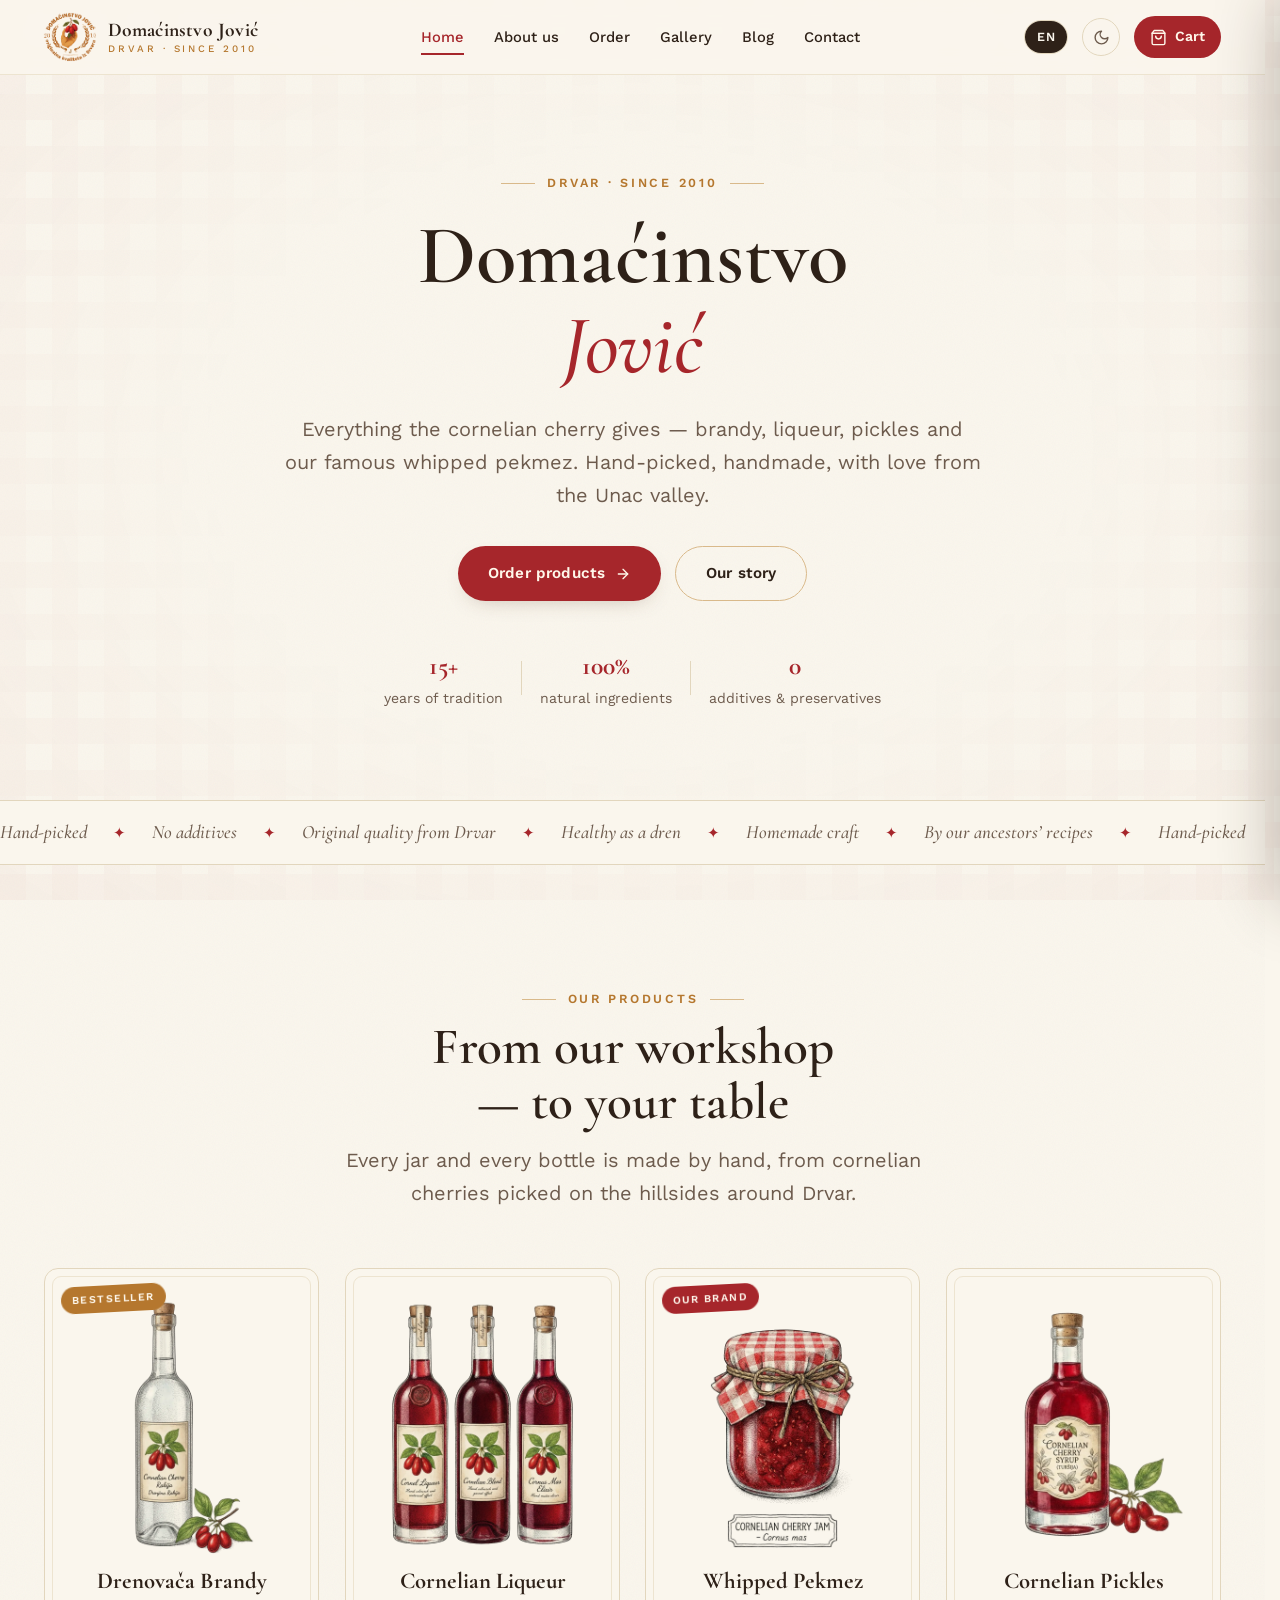
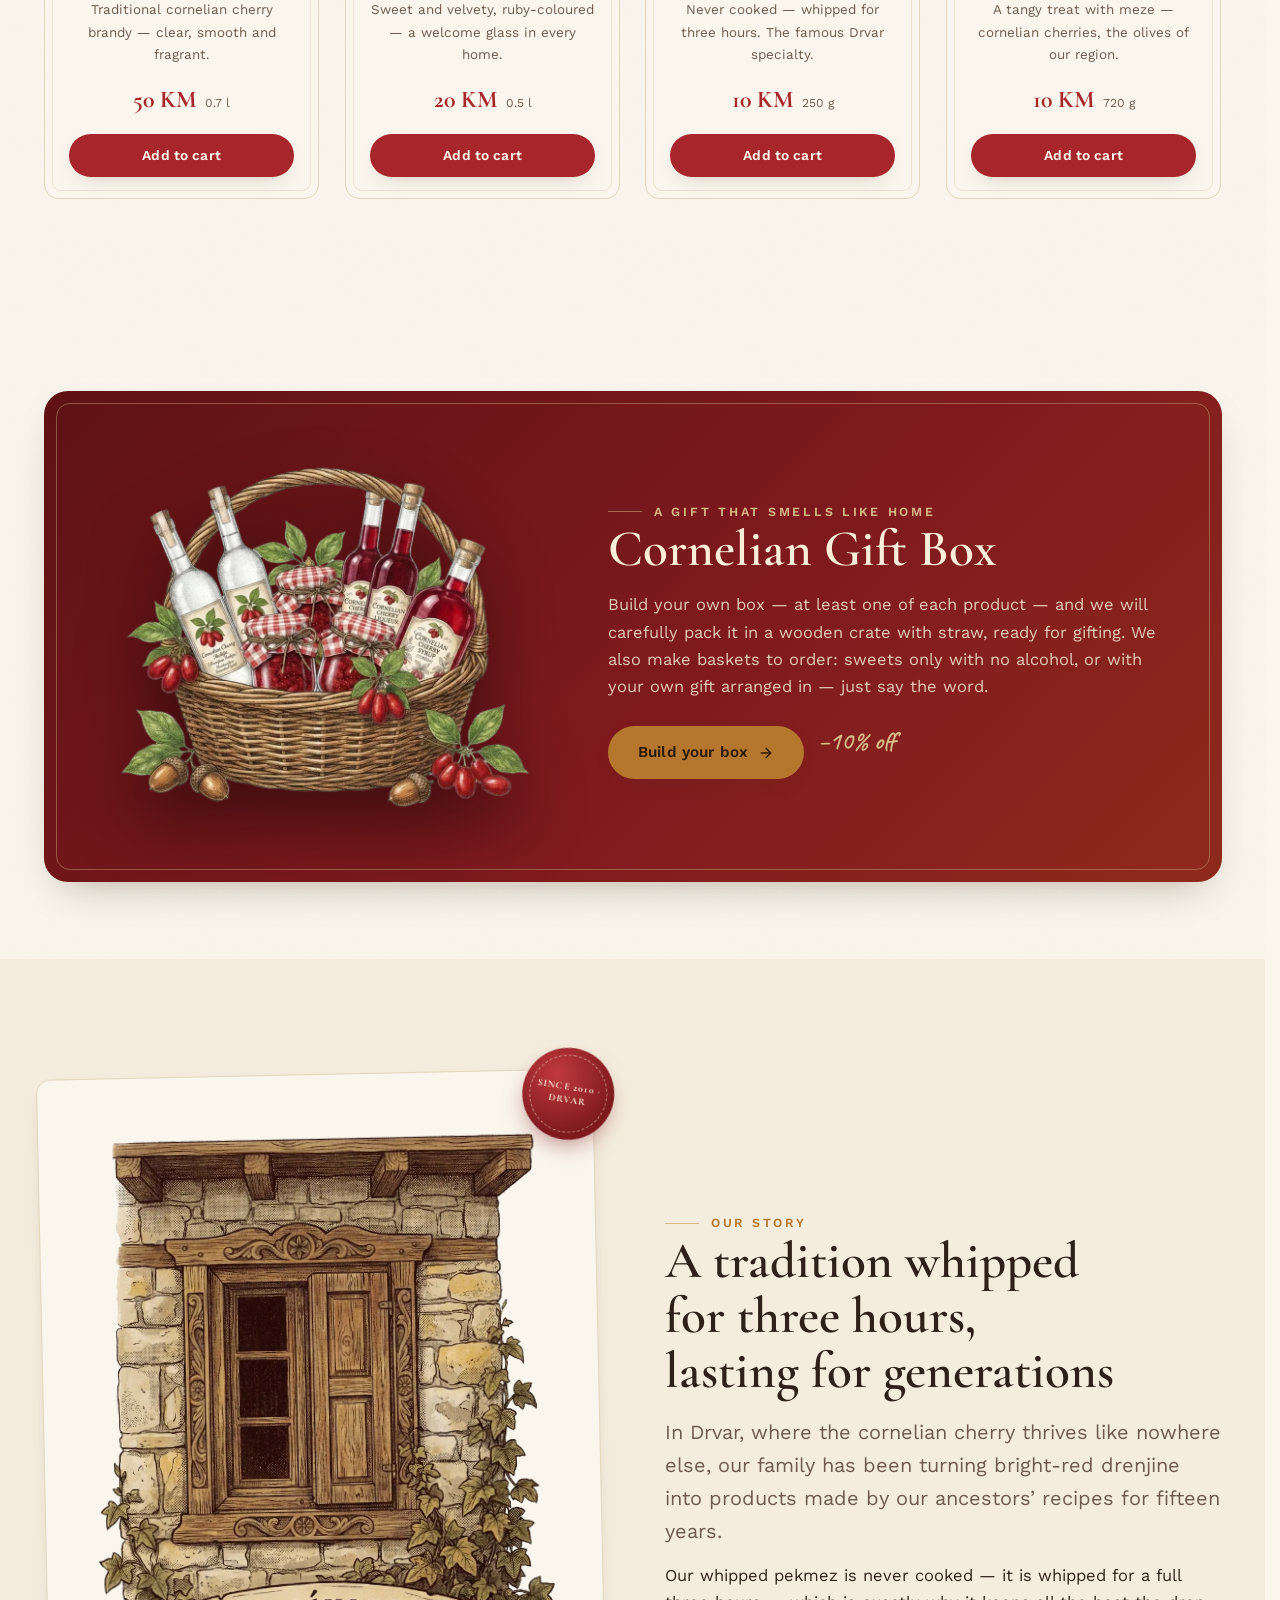
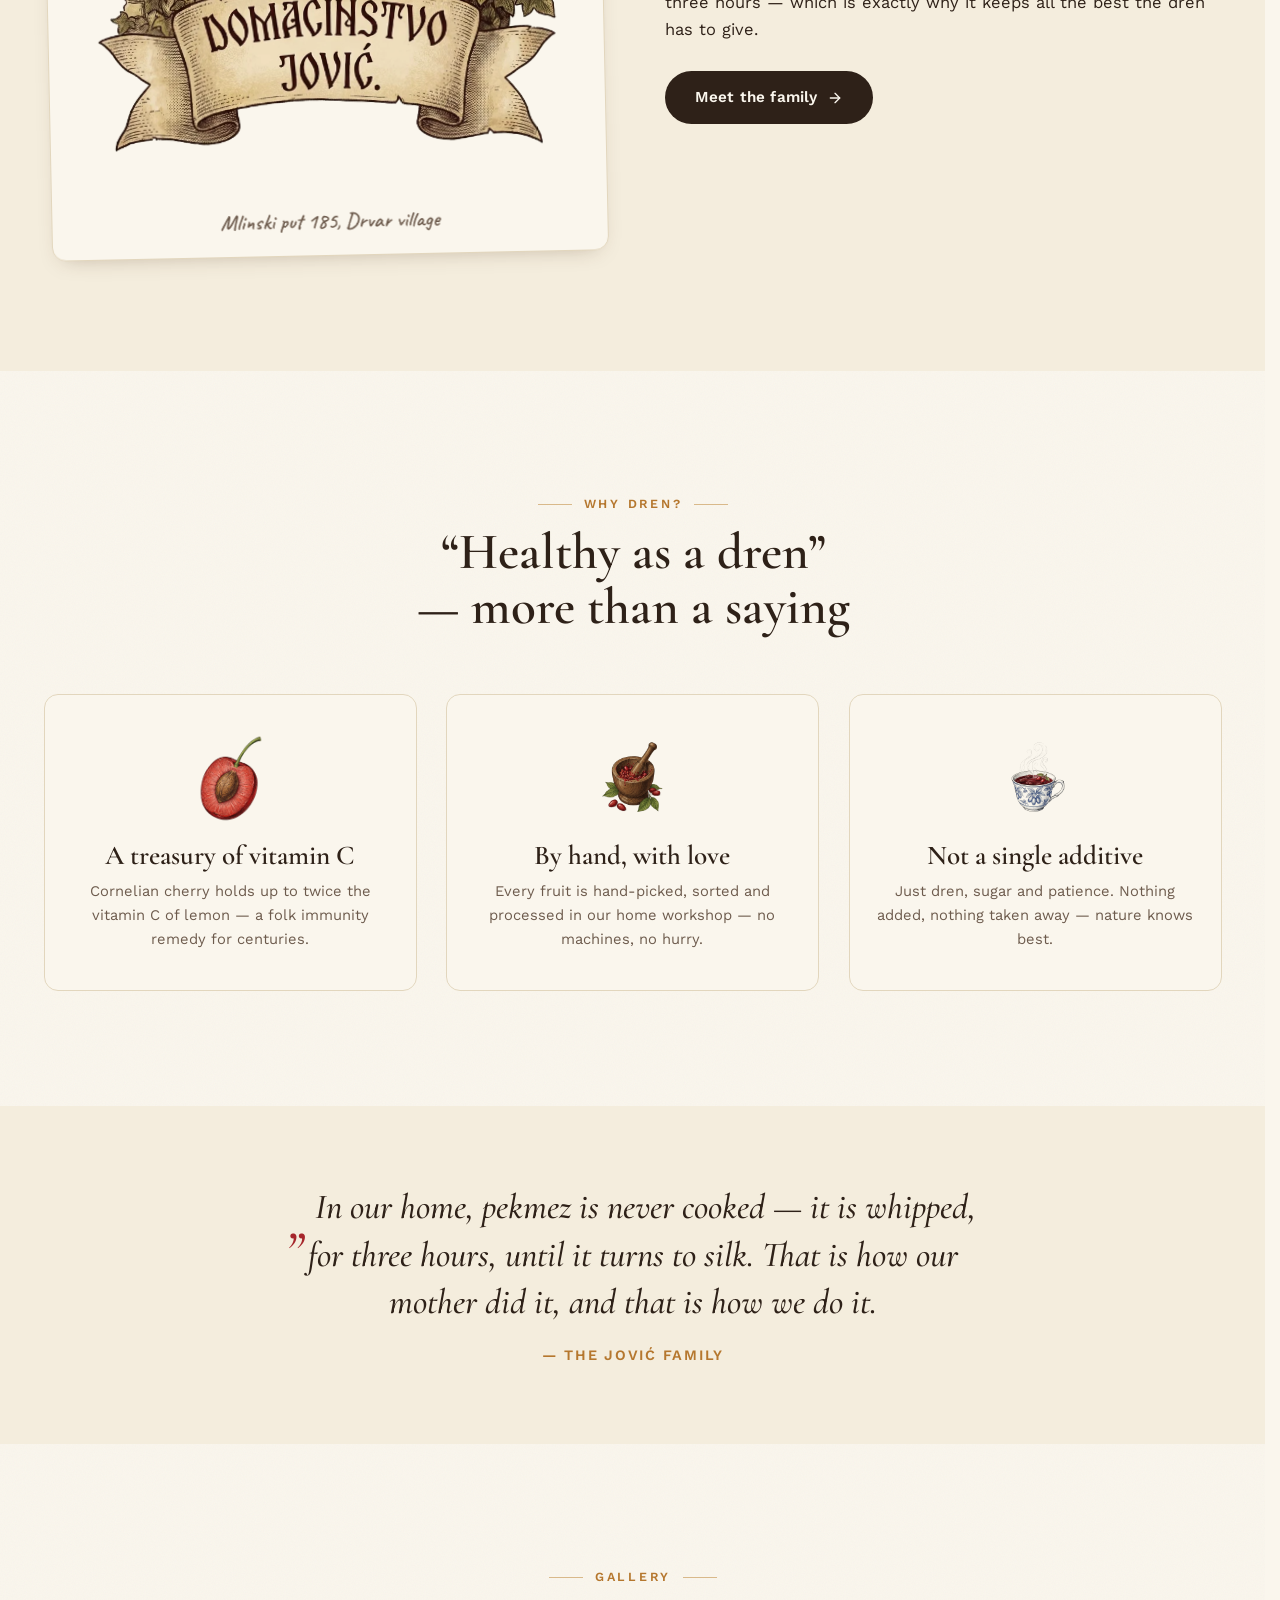
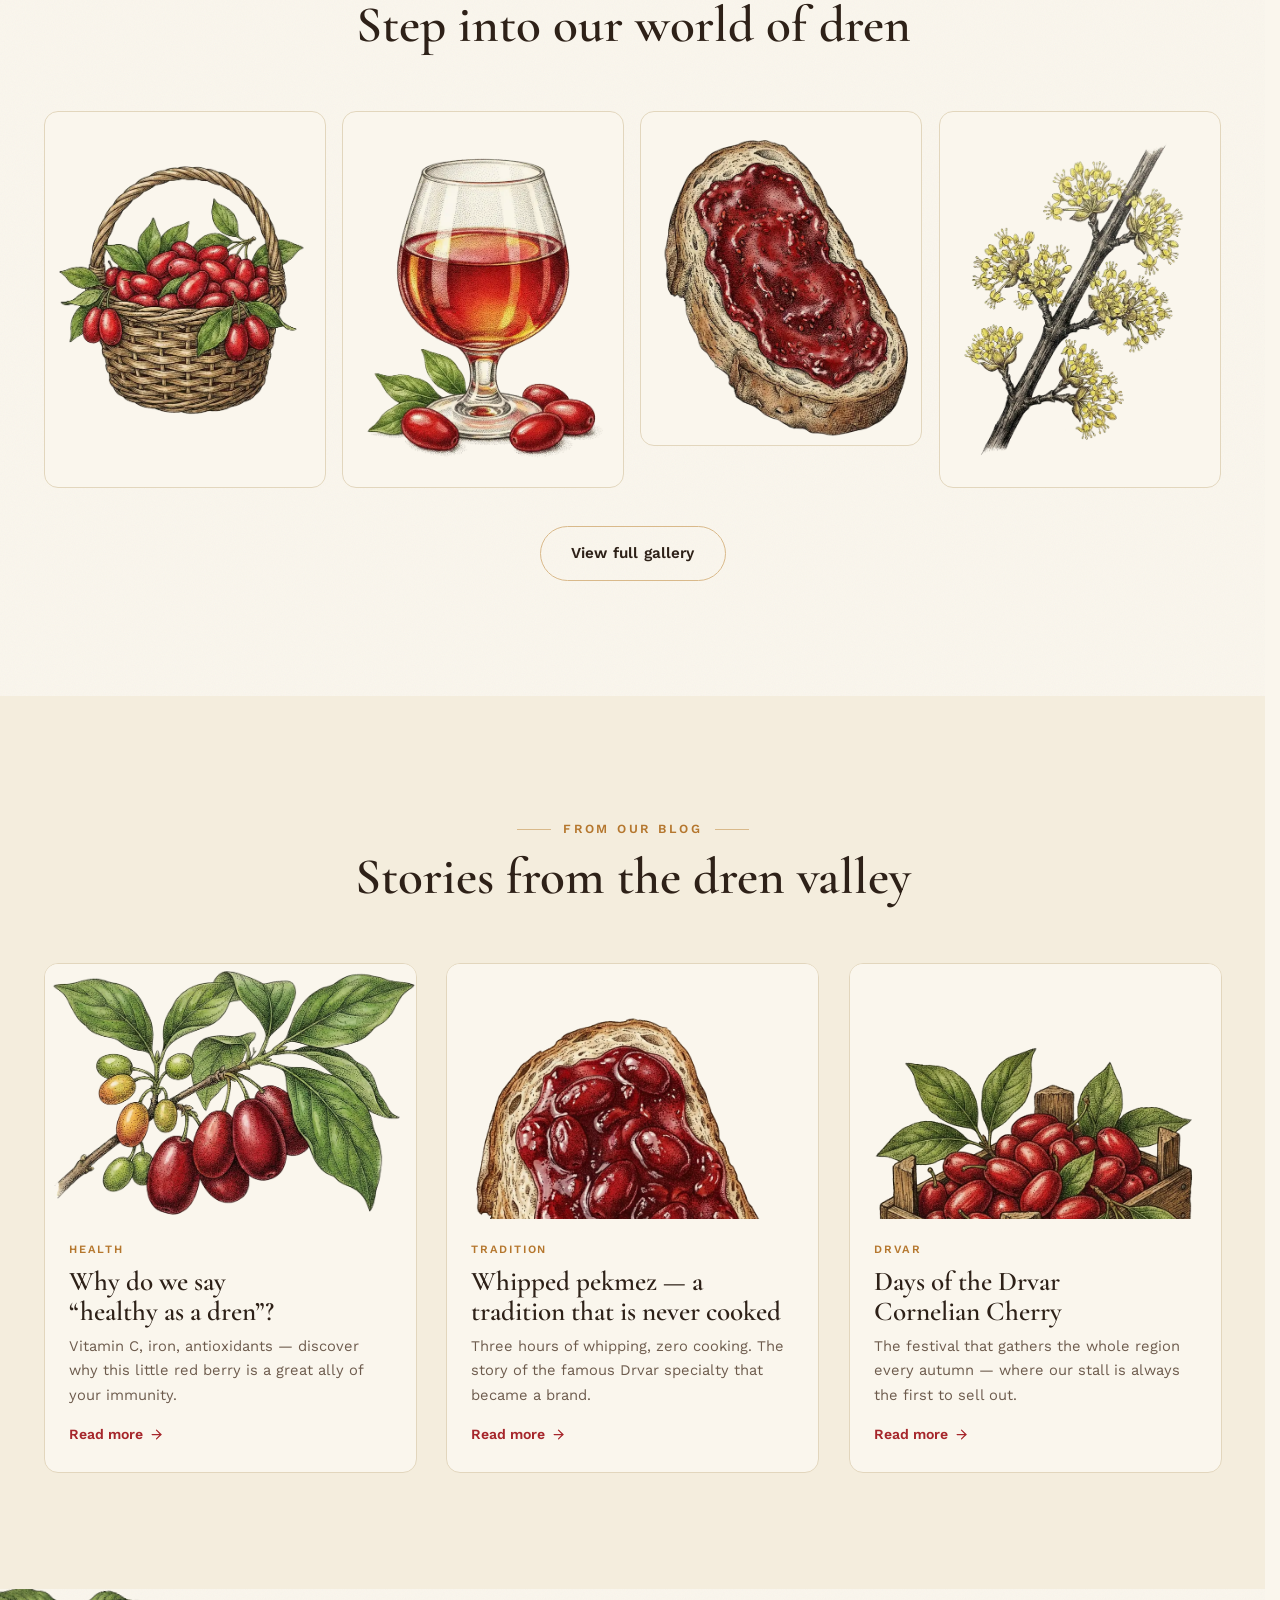
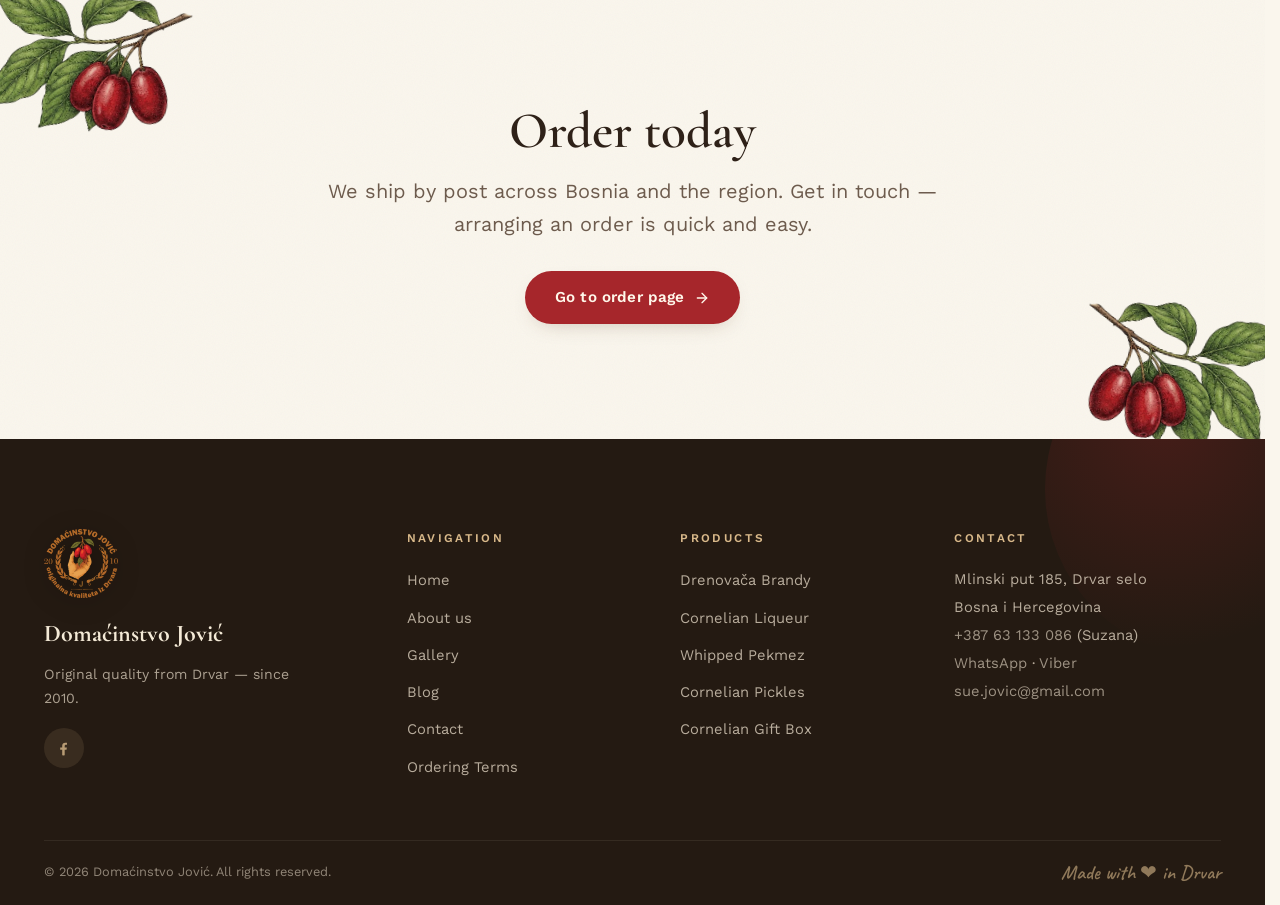
==== index.html @ c7bdf07f "Domaćinstvo Jović — statični sajt (SR/EN) za GitHub Pages Višejezični sajt porodičnog domaćinstva iz" ====
<!DOCTYPE html>
<html lang="sr" data-lang="sr">
<head>
  <meta charset="UTF-8">
  <meta name="viewport" content="width=device-width, initial-scale=1.0">
  <script>document.documentElement.dataset.lang=localStorage.getItem("dj-lang")||(/^(sr|hr|bs|me|sl|mk)/i.test(navigator.language||"")?"sr":"en");document.documentElement.lang=document.documentElement.dataset.lang;document.documentElement.classList.add("js");var djt=localStorage.getItem("dj-theme")||(matchMedia("(prefers-color-scheme: dark)").matches?"dark":"light");document.documentElement.dataset.theme=djt;</script>
  <title>Domaćinstvo Jović — Originalna kvaliteta iz Drvara | Drenovača, mućeni pekmez, liker, turšija</title>
  <meta name="description" content="Domaćinstvo Jović iz Drvara — ručno pravljeni proizvodi od drenjine: rakija drenovača, liker, turšija i čuveni mućeni pekmez. Originalna kvaliteta iz Drvara od 2010. Naručite online!">
  <meta name="keywords" content="domaćinstvo Jović, Drvar, drenjina, dren, mućeni pekmez, drenovača, rakija, liker, turšija, domaći proizvodi">
  <link rel="canonical" href="https://domacinstvojovic.com/">
  <meta property="og:type" content="website">
  <meta property="og:title" content="Domaćinstvo Jović — Originalna kvaliteta iz Drvara">
  <meta property="og:description" content="Ručno pravljeni proizvodi od drenjine: drenovača, liker, turšija i čuveni mućeni pekmez. Od 2010.">
  <meta property="og:image" content="og-image.jpg">
  <meta property="og:locale" content="sr_BA">
  <link rel="icon" type="image/png" sizes="32x32" href="favicon-32.png">
  <link rel="apple-touch-icon" href="apple-touch-icon.png">
  <link rel="manifest" href="manifest.webmanifest">
  <link rel="preload" href="fonts/WorkSans-normal-400-latin.woff2" as="font" type="font/woff2" crossorigin>
  <link rel="preload" href="fonts/WorkSans-normal-400-latin-ext.woff2" as="font" type="font/woff2" crossorigin>
  <link rel="preload" href="fonts/WorkSans-normal-600-latin.woff2" as="font" type="font/woff2" crossorigin>
  <link rel="preload" href="fonts/WorkSans-normal-600-latin-ext.woff2" as="font" type="font/woff2" crossorigin>
  <link rel="preload" href="fonts/CormorantGaramond-normal-600-latin.woff2" as="font" type="font/woff2" crossorigin>
  <link rel="preload" href="fonts/CormorantGaramond-normal-600-latin-ext.woff2" as="font" type="font/woff2" crossorigin>
  <link rel="preload" href="fonts/CormorantGaramond-normal-700-latin.woff2" as="font" type="font/woff2" crossorigin>
  <link rel="preload" href="fonts/CormorantGaramond-normal-700-latin-ext.woff2" as="font" type="font/woff2" crossorigin>
  <link rel="stylesheet" href="fonts/fonts.css">
  <link rel="stylesheet" href="css/style.css">
  <script type="application/ld+json">
  {
    "@context": "https://schema.org",
    "@type": "GroceryStore",
    "name": "Domaćinstvo Jović",
    "description": "Ručno pravljeni proizvodi od drenjine iz Drvara: rakija drenovača, liker, turšija i mućeni pekmez.",
    "image": "og-image.jpg",
    "logo": "logo.png",
    "foundingDate": "2010",
    "email": "sue.jovic@gmail.com",
    "telephone": "+38763133086",
    "sameAs": ["https://www.facebook.com/p/Doma%C4%87instvo-Jovi%C4%87-61557918760663/"],
    "hasMap": "https://maps.app.goo.gl/8B8QzttL7wJ47C5j6",
    "address": {
      "@type": "PostalAddress",
      "streetAddress": "Mlinski put 185",
      "addressLocality": "Drvar",
      "addressCountry": "BA"
    },
    "geo": { "@type": "GeoCoordinates", "latitude": 44.3611224, "longitude": 16.366747 }
  }
  </script>
</head>
<body data-page="index">
  <a class="skip-link" href="#main" data-i18n="a11y.skip">Preskoči na sadržaj</a>

  <!-- ================= HEADER ================= -->
  <header class="header">
    <div class="container header__inner">
      <a href="index.html" class="brand" aria-label="Domaćinstvo Jović — početna">
        <img src="img/logo.webp" alt="Logo Domaćinstva Jović — ruka koja drži drenjine" width="52" height="61">
        <span class="brand__name">Domaćinstvo Jović
          <small data-i18n="brand.small">Drvar · od 2010.</small>
        </span>
      </a>
      <nav class="nav" id="nav" aria-label="Glavna navigacija">
        <a href="index.html" class="is-active" data-i18n="nav.home">Početna</a>
        <a href="o-nama.html" data-i18n="nav.about">O nama</a>
        <a href="narucite.html" data-i18n="nav.shop">Naruči</a>
        <a href="galerija.html" data-i18n="nav.gallery">Galerija</a>
        <a href="blog.html" data-i18n="nav.blog">Blog</a>
        <a href="kontakt.html" data-i18n="nav.contact">Kontakt</a>
      </nav>
      <div class="header__actions">
        <div class="lang-switch" role="group" aria-label="Izbor jezika">
          <button type="button" data-lang="sr" class="is-on">SR</button>
          <button type="button" data-lang="en">EN</button>
        </div>
        <button type="button" class="theme-btn" data-theme-toggle aria-label="Tamna / svijetla tema">
          <svg class="ico-moon" viewBox="0 0 24 24" fill="none" stroke="currentColor" stroke-width="2" stroke-linecap="round" stroke-linejoin="round"><path d="M12 3a6 6 0 0 0 9 9 9 9 0 1 1-9-9Z"/></svg>
          <svg class="ico-sun" viewBox="0 0 24 24" fill="none" stroke="currentColor" stroke-width="2" stroke-linecap="round" stroke-linejoin="round"><circle cx="12" cy="12" r="4"/><path d="M12 2v2"/><path d="M12 20v2"/><path d="m4.93 4.93 1.41 1.41"/><path d="m17.66 17.66 1.41 1.41"/><path d="M2 12h2"/><path d="M20 12h2"/><path d="m6.34 17.66-1.41 1.41"/><path d="m19.07 4.93-1.41 1.41"/></svg>
        </button>
        <button type="button" class="cart-btn" data-open-cart aria-label="Otvori korpu">
          <svg viewBox="0 0 24 24" fill="none" stroke="currentColor" stroke-width="2" stroke-linecap="round" stroke-linejoin="round"><path d="M6 2 3 6v14a2 2 0 0 0 2 2h14a2 2 0 0 0 2-2V6l-3-4Z"/><path d="M3 6h18"/><path d="M16 10a4 4 0 0 1-8 0"/></svg>
          <span class="lbl" data-i18n="nav.cart">Korpa</span>
          <span class="cart-btn__count">0</span>
        </button>
        <button type="button" class="burger" aria-label="Meni" aria-expanded="false">
          <span></span><span></span><span></span>
        </button>
      </div>
    </div>
  </header>

  <main id="main">
    <!-- ================= HERO ================= -->
    <section class="hero">
      <!-- lebdeće ilustracije — pojavljuju se i nestaju -->
      <img class="deco" src="img/deco-grana-bobice.webp" alt="" aria-hidden="true" style="top:9%; left:3%; --w:240px; --rot:-8deg; --del:0s">
      <img class="deco" src="img/deco-tegla.webp" alt="" aria-hidden="true" style="bottom:9%; left:6%; --w:170px; --rot:-5deg; --del:8s">
      <img class="deco" src="img/deco-cvijet.webp" alt="" aria-hidden="true" style="top:4%; right:4%; --w:165px; --rot:7deg; --del:4s">
      <img class="deco" src="img/deco-flasa.webp" alt="" aria-hidden="true" style="bottom:3%; right:5%; --w:140px; --rot:6deg; --del:2s">

      <div class="container hero__inner hero__inner--center">
        <div class="hero__text">
          <span class="kicker" data-i18n="hero.kicker">Drvar · od 2010. godine</span>
          <h1 class="hero__title">
            <span class="line"><span>Domaćinstvo</span></span>
            <span class="line"><span class="em-red">Jović</span></span>
          </h1>
          <p class="lead hero__lead" data-i18n="hero.lead">Sve što dren daruje — rakija, liker, turšija i naš čuveni mućeni pekmez. Ručno brano, ručno pravljeno, s ljubavlju iz doline Unca.</p>
          <div class="hero__cta">
            <a href="narucite.html" class="btn btn--primary">
              <span data-i18n="hero.ctaShop">Naruči proizvode</span>
              <svg viewBox="0 0 24 24" fill="none" stroke="currentColor" stroke-width="2" stroke-linecap="round" stroke-linejoin="round"><path d="M5 12h14"/><path d="m12 5 7 7-7 7"/></svg>
            </a>
            <a href="o-nama.html" class="btn btn--ghost" data-i18n="hero.ctaStory">Naša priča</a>
          </div>
          <div class="hero__since">
            <div><b>15+</b><br><span data-i18n="hero.since1">godina tradicije</span></div>
            <span class="sep"></span>
            <div><b>100%</b><br><span data-i18n="hero.since2">prirodni sastojci</span></div>
            <span class="sep"></span>
            <div><b>0</b><br><span data-i18n="hero.since3">aditiva i konzervansa</span></div>
          </div>
        </div>
      </div>
    </section>

    <!-- ================= MARQUEE ================= -->
    <div class="marquee" aria-hidden="true">
      <div class="marquee__track">
        <span data-i18n="marquee.1">Ručno brano</span><span data-i18n="marquee.2">Bez aditiva</span><span data-i18n="marquee.3">Originalna kvaliteta iz Drvara</span><span data-i18n="marquee.4">Zdrav ko dren</span><span data-i18n="marquee.5">Domaća radinost</span><span data-i18n="marquee.6">Po receptu naših starih</span><span data-i18n="marquee.1">Ručno brano</span><span data-i18n="marquee.2">Bez aditiva</span><span data-i18n="marquee.3">Originalna kvaliteta iz Drvara</span><span data-i18n="marquee.4">Zdrav ko dren</span><span data-i18n="marquee.5">Domaća radinost</span><span data-i18n="marquee.6">Po receptu naših starih</span>
      </div>
    </div>

    <!-- ================= PROIZVODI ================= -->
    <section class="section" id="proizvodi">
      <img class="deco" src="img/deco-seme.webp" alt="" aria-hidden="true" style="top:4%; left:2%; --w:160px; --rot:-6deg; --del:3s">
      <img class="deco" src="img/deco-zir.webp" alt="" aria-hidden="true" style="bottom:6%; right:2%; --w:150px; --rot:8deg; --del:9s">
      <img class="deco" src="img/extra/noz-sa-pekmezom.webp" alt="" aria-hidden="true" style="top:5%; right:2%; --w:150px; --rot:7deg; --del:6s">
      <img class="deco" src="img/extra/drenjina-na-viljusci.webp" alt="" aria-hidden="true" style="bottom:7%; left:2.5%; --w:120px; --rot:-8deg; --del:12s">
      <div class="container">
        <div class="section-head section-head--center reveal">
          <span class="kicker kicker--center" data-i18n="prod.kicker">Naši proizvodi</span>
          <h2 data-i18n="prod.title">Iz naše radionice — na vašu trpezu</h2>
          <p class="lead" data-i18n="prod.lead">Svaka tegla i svaka boca nastaje ručno, od drenjina ubranih na obroncima oko Drvara.</p>
        </div>

        <div class="products-grid">
          <article class="p-card reveal" style="--d:.05s">
            <span class="badge-tag" data-i18n="prod.bestseller">Najprodavanije</span>
            <a href="proizvod-rakija.html" class="p-card__img"><img class="ill" src="img/rakija.webp" alt="Rakija drenovača — tradicionalna srpska rakija od drenjine" loading="lazy" width="896" height="1200"></a>
            <div class="p-card__body">
              <h3 class="p-card__name" data-i18n="p.rakija.name">Drenovača</h3>
              <p class="p-card__desc" data-i18n="p.rakija.desc">Tradicionalna rakija od drenjine — bistra, pitka i mirisna.</p>
              <div class="p-card__meta"><span class="p-card__price">50 KM</span><span class="p-card__unit" data-i18n="p.rakija.unit">0,7 l</span></div>
              <button type="button" class="btn btn--primary btn--sm" data-quick-add="rakija" data-i18n="prod.add">Dodaj u korpu</button>
            </div>
          </article>

          <article class="p-card reveal" style="--d:.12s">
            <a href="proizvod-liker.html" class="p-card__img"><img class="ill" src="img/liker.webp" alt="Liker od drenjine u staklenim bocama" loading="lazy" width="896" height="1200"></a>
            <div class="p-card__body">
              <h3 class="p-card__name" data-i18n="p.liker.name">Liker od drenjine</h3>
              <p class="p-card__desc" data-i18n="p.liker.desc">Sladak i baršunast, rubin boje — čaša dobrodošlice u svakom domu.</p>
              <div class="p-card__meta"><span class="p-card__price">20 KM</span><span class="p-card__unit" data-i18n="p.liker.unit">0,5 l</span></div>
              <button type="button" class="btn btn--primary btn--sm" data-quick-add="liker" data-i18n="prod.add">Dodaj u korpu</button>
            </div>
          </article>

          <article class="p-card reveal" style="--d:.19s">
            <span class="badge-tag badge-tag--red" data-i18n="prod.brand">Naš brend</span>
            <a href="proizvod-pekmez.html" class="p-card__img"><img class="ill" src="img/pekmez.webp" alt="Mućeni pekmez od drenjine u tegli sa kariranim poklopcem" loading="lazy" width="896" height="1200"></a>
            <div class="p-card__body">
              <h3 class="p-card__name" data-i18n="p.pekmez.name">Mućeni pekmez</h3>
              <p class="p-card__desc" data-i18n="p.pekmez.desc">Ne kuva se — muti se tri sata. Čuveni drvarski specijalitet.</p>
              <div class="p-card__meta"><span class="p-card__price">10 KM</span><span class="p-card__unit" data-i18n="p.pekmez.unit">250 g</span></div>
              <button type="button" class="btn btn--primary btn--sm" data-quick-add="pekmez" data-i18n="prod.add">Dodaj u korpu</button>
            </div>
          </article>

          <article class="p-card reveal" style="--d:.26s">
            <a href="proizvod-tursija.html" class="p-card__img"><img class="ill" src="img/tursija.webp" alt="Turšija od drenjine — domaći sirup od drenjine u boci" loading="lazy" width="896" height="1200"></a>
            <div class="p-card__body">
              <h3 class="p-card__name" data-i18n="p.tursija.name">Turšija od drenjine</h3>
              <p class="p-card__desc" data-i18n="p.tursija.desc">Kiselkasta poslastica uz meze — drenjine kao masline naših krajeva.</p>
              <div class="p-card__meta"><span class="p-card__price">10 KM</span><span class="p-card__unit" data-i18n="p.tursija.unit">720 g</span></div>
              <button type="button" class="btn btn--primary btn--sm" data-quick-add="tursija" data-i18n="prod.add">Dodaj u korpu</button>
            </div>
          </article>
        </div>
      </div>
    </section>

    <!-- ================= POKLON PAKET ================= -->
    <section class="section section--tight">
      <div class="container">
        <div class="paket reveal reveal--zoom">
          <div class="paket__inner">
            <div class="paket__img">
              <img src="img/poklon-korpa.webp" alt="Poklon korpa Domaćinstva Jović sa rakijom, likerom, pekmezom i sirupom od drenjine" loading="lazy" width="940" height="776">
            </div>
            <div>
              <span class="kicker" data-i18n="paket.kicker">Poklon koji miriše na zavičaj</span>
              <h2 data-i18n="paket.title">Poklon paket od drena</h2>
              <p style="margin-top:14px" data-i18n="paket.lead">Sastavite svoj paket — najmanje po jedan od svakog proizvoda — a mi ga pažljivo pakujemo u drvenu kutiju sa slamom, spremnu za darivanje. Korpe pravimo i po želji: samo slatko bez alkohola, ili da ukomponujemo i vaš poklon — recite, i biće.</p>
              <div class="hero__cta" style="margin-top:26px">
                <a href="narucite.html#paket" class="btn btn--primary">
                  <span data-i18n="paket.btn">Sastavi svoj paket</span>
                  <svg viewBox="0 0 24 24" fill="none" stroke="currentColor" stroke-width="2" stroke-linecap="round" stroke-linejoin="round"><path d="M5 12h14"/><path d="m12 5 7 7-7 7"/></svg>
                </a>
                <span class="hand" style="color:var(--gold-soft)" data-i18n="paket.badge">−10% popusta</span>
              </div>
            </div>
          </div>
        </div>
      </div>
    </section>

    <!-- ================= NAŠA PRIČA ================= -->
    <section class="section section--alt">
      <img class="deco" src="img/deco-pupoljci.webp" alt="" aria-hidden="true" style="top:8%; right:3%; --w:170px; --rot:5deg; --del:1s">
      <img class="deco" src="img/deco-jesen.webp" alt="" aria-hidden="true" style="bottom:6%; left:2%; --w:180px; --rot:-7deg; --del:7s">
      <img class="deco" src="img/extra/grane-sa-plodom-1.webp" alt="" aria-hidden="true" style="top:6%; left:2%; --w:180px; --rot:-5deg; --del:10s">
      <img class="deco" src="img/extra/tegla-pekmeza-2.webp" alt="" aria-hidden="true" style="bottom:8%; right:2.5%; --w:130px; --rot:6deg; --del:4s">
      <div class="container split">
        <div class="split__art reveal reveal--left">
          <div class="frame">
            <div class="seal"><span data-i18n="story.seal">Od 2010<br>Drvar</span></div>
            <img class="ill" src="img/kuca.webp" alt="Kamena kuća Domaćinstva Jović sa drvenim prozorom" loading="lazy" width="896" height="1200">
            <div class="frame__caption" data-i18n="story.caption">Mlinski put 185, Drvar selo</div>
          </div>
        </div>
        <div class="split__body reveal reveal--right">
          <span class="kicker" data-i18n="story.kicker">Naša priča</span>
          <h2 data-i18n="story.title">Tradicija koja se muti tri sata, a traje generacijama</h2>
          <p class="lead" data-i18n="story.p1">U Drvaru, gdje dren rađa kao nigdje, naša porodica već petnaest godina pretvara jarkocrvene drenjine u proizvode po receptima naših starih.</p>
          <p data-i18n="story.p2">Naš mućeni pekmez ne kuva se nego se muti — puna tri sata — i upravo zato čuva sve ono najbolje što dren daruje.</p>
          <a href="o-nama.html" class="btn btn--dark">
            <span data-i18n="story.btn">Upoznajte nas</span>
            <svg viewBox="0 0 24 24" fill="none" stroke="currentColor" stroke-width="2" stroke-linecap="round" stroke-linejoin="round"><path d="M5 12h14"/><path d="m12 5 7 7-7 7"/></svg>
          </a>
        </div>
      </div>
    </section>

    <!-- ================= ZAŠTO DREN ================= -->
    <section class="section">
      <img class="deco" src="img/deco-casa.webp" alt="" aria-hidden="true" style="top:10%; right:3%; --w:155px; --rot:6deg; --del:5s">
      <img class="deco" src="img/extra/crtez-drena-1.webp" alt="" aria-hidden="true" style="top:12%; left:2%; --w:150px; --rot:-6deg; --del:2s">
      <img class="deco" src="img/extra/hljeb-sa-dzemom.webp" alt="" aria-hidden="true" style="bottom:8%; left:2.5%; --w:145px; --rot:-8deg; --del:9s">
      <img class="deco" src="img/extra/zir-i-ljesnik-1.webp" alt="" aria-hidden="true" style="bottom:6%; right:2.5%; --w:135px; --rot:7deg; --del:13s">
      <div class="container">
        <div class="section-head section-head--center reveal">
          <span class="kicker kicker--center" data-i18n="why.kicker">Zašto dren?</span>
          <h2 data-i18n="why.title">Zdrav ko dren — nije samo izreka</h2>
        </div>
        <div class="benefits">
          <div class="benefit reveal" style="--d:.05s">
            <div class="benefit__icon"><img class="ill" src="img/dren-single.webp" alt="" loading="lazy"></div>
            <h3 data-i18n="why1.h">Riznica vitamina C</h3>
            <p data-i18n="why1.p">Drenjina sadrži i do dva puta više vitamina C od limuna — vjekovima je narodni lijek za imunitet.</p>
          </div>
          <div class="benefit reveal" style="--d:.15s">
            <div class="benefit__icon"><img class="ill" src="img/avan.webp" alt="" loading="lazy"></div>
            <h3 data-i18n="why2.h">Ručno i s ljubavlju</h3>
            <p data-i18n="why2.p">Svaki plod je ručno ubran, probran i prerađen u našoj kućnoj radinosti — bez mašina, bez žurbe.</p>
          </div>
          <div class="benefit reveal" style="--d:.25s">
            <div class="benefit__icon"><img class="ill" src="img/caj.webp" alt="" loading="lazy"></div>
            <h3 data-i18n="why3.h">Bez ijednog aditiva</h3>
            <p data-i18n="why3.p">Samo dren, šećer i strpljenje. Ništa se ne dodaje, ništa ne oduzima — priroda zna najbolje.</p>
          </div>
        </div>
      </div>
    </section>

    <!-- ================= CITAT ================= -->
    <section class="section section--tight section--alt">
      <img class="deco" src="img/deco-kasika.webp" alt="" aria-hidden="true" style="top:12%; left:4%; --w:150px; --rot:-9deg; --del:4s">
      <img class="deco" src="img/extra/casa-bistre-rakije.webp" alt="" aria-hidden="true" style="bottom:10%; right:3%; --w:110px; --rot:6deg; --del:11s">
      <div class="container">
        <div class="quote reveal">
          <blockquote data-i18n="quote.text">Pekmez se kod nas ne kuva — on se muti, tri sata, dok ne postane svila. Tako je radila naša majka, tako radimo i mi.</blockquote>
          <cite data-i18n="quote.cite">— Porodica Jović</cite>
        </div>
      </div>
    </section>

    <!-- ================= GALERIJA TEASER ================= -->
    <section class="section">
      <img class="deco" src="img/deco-cokanj.webp" alt="" aria-hidden="true" style="bottom:8%; left:2%; --w:200px; --rot:-4deg; --del:2s">
      <img class="deco" src="img/extra/studija-drena-1.webp" alt="" aria-hidden="true" style="top:8%; right:2%; --w:160px; --rot:6deg; --del:7s">
      <div class="container">
        <div class="section-head section-head--center reveal">
          <span class="kicker kicker--center" data-i18n="galteaser.kicker">Galerija</span>
          <h2 data-i18n="galteaser.title">Zavirite u naš svijet drena</h2>
        </div>
        <div class="masonry" style="columns:4; column-gap:16px">
          <a href="galerija.html" class="reveal" style="--d:.05s"><img class="ill" src="img/galerija/g-korpa-drenjina-thumb.webp" alt="Korpa puna drenjina" loading="lazy" width="640" height="857"></a>
          <a href="galerija.html" class="reveal" style="--d:.1s"><img class="ill" src="img/galerija/g-casa-rakije-thumb.webp" alt="Čaša rakije sa drenjinama" loading="lazy" width="640" height="857"></a>
          <a href="galerija.html" class="reveal" style="--d:.15s"><img class="ill" src="img/galerija/g-hljeb-pekmez-thumb.webp" alt="Domaći hljeb sa pekmezom od drenjine" loading="lazy" width="640" height="857"></a>
          <a href="galerija.html" class="reveal" style="--d:.2s"><img class="ill" src="img/galerija/g-cvijet-drena-thumb.webp" alt="Cvijet drena na grani" loading="lazy" width="640" height="857"></a>
        </div>
        <div style="text-align:center; margin-top:30px" class="reveal">
          <a href="galerija.html" class="btn btn--ghost" data-i18n="galteaser.btn">Pogledaj cijelu galeriju</a>
        </div>
      </div>
    </section>

    <!-- ================= BLOG TEASER ================= -->
    <section class="section section--alt">
      <img class="deco" src="img/deco-buket.webp" alt="" aria-hidden="true" style="top:5%; right:3%; --w:165px; --rot:6deg; --del:2s">
      <img class="deco" src="img/extra/botanicki-crtez.webp" alt="" aria-hidden="true" style="bottom:8%; left:2%; --w:160px; --rot:-6deg; --del:8s">
      <div class="container">
        <div class="section-head section-head--center reveal">
          <span class="kicker kicker--center" data-i18n="blogteaser.kicker">Sa našeg bloga</span>
          <h2 data-i18n="blogteaser.title">Priče iz doline drena</h2>
        </div>
        <div class="blog-grid">
          <article class="b-card reveal" style="--d:.05s">
            <a href="blog/zdrav-kao-dren.html" class="b-card__img"><img class="ill" src="img/blog-dren.webp" alt="Botanička studija drenjine" loading="lazy"></a>
            <div class="b-card__body">
              <span class="b-card__tag" data-i18n="b1.tag">Zdravlje</span>
              <h3><a href="blog/zdrav-kao-dren.html" data-i18n="b1.title">Zašto se kaže „zdrav ko dren"?</a></h3>
              <p data-i18n="b1.ex">Vitamin C, željezo, antioksidansi — otkrijte zašto je ova mala crvena bobica veliki saveznik imuniteta.</p>
              <a href="blog/zdrav-kao-dren.html" class="more"><span data-i18n="blog.readMore">Pročitaj više</span><svg viewBox="0 0 24 24" fill="none" stroke="currentColor" stroke-width="2" stroke-linecap="round" stroke-linejoin="round"><path d="M5 12h14"/><path d="m12 5 7 7-7 7"/></svg></a>
            </div>
          </article>
          <article class="b-card reveal" style="--d:.15s">
            <a href="blog/muceni-pekmez.html" class="b-card__img"><img class="ill" src="img/blog-pekmez.webp" alt="Hljeb namazan pekmezom od drenjine" loading="lazy"></a>
            <div class="b-card__body">
              <span class="b-card__tag" data-i18n="b2.tag">Tradicija</span>
              <h3><a href="blog/muceni-pekmez.html" data-i18n="b2.title">Mućeni pekmez — tradicija koja se ne kuva</a></h3>
              <p data-i18n="b2.ex">Tri sata mućenja, nula kuvanja. Priča o čuvenom drvarskom specijalitetu koji je postao brend.</p>
              <a href="blog/muceni-pekmez.html" class="more"><span data-i18n="blog.readMore">Pročitaj više</span><svg viewBox="0 0 24 24" fill="none" stroke="currentColor" stroke-width="2" stroke-linecap="round" stroke-linejoin="round"><path d="M5 12h14"/><path d="m12 5 7 7-7 7"/></svg></a>
            </div>
          </article>
          <article class="b-card reveal" style="--d:.25s">
            <a href="blog/dani-drenjine.html" class="b-card__img"><img class="ill" src="img/blog-drenjine.webp" alt="Drvena gajba puna drenjina" loading="lazy"></a>
            <div class="b-card__body">
              <span class="b-card__tag" data-i18n="b3.tag">Drvar</span>
              <h3><a href="blog/dani-drenjine.html" data-i18n="b3.title">Dani drvarske drenjine</a></h3>
              <p data-i18n="b3.ex">Manifestacija koja svake jeseni okupi cijeli kraj — i na kojoj naša tezga uvijek prva opusti.</p>
              <a href="blog/dani-drenjine.html" class="more"><span data-i18n="blog.readMore">Pročitaj više</span><svg viewBox="0 0 24 24" fill="none" stroke="currentColor" stroke-width="2" stroke-linecap="round" stroke-linejoin="round"><path d="M5 12h14"/><path d="m12 5 7 7-7 7"/></svg></a>
            </div>
          </article>
        </div>
      </div>
    </section>

    <!-- ================= CTA ================= -->
    <section class="section" style="position:relative; overflow:hidden">
      <img class="corner-branch corner-branch--tl ill" src="img/grana-1.webp" alt="" loading="lazy" aria-hidden="true">
      <img class="corner-branch corner-branch--br ill" src="img/grana-1.webp" alt="" loading="lazy" aria-hidden="true">
      <div class="container" style="text-align:center; position:relative; z-index:1">
        <div class="reveal">
          <h2 class="display" data-i18n="cta.title">Naručite već danas</h2>
          <p class="lead" style="margin:16px auto 0" data-i18n="cta.lead">Šaljemo poštom širom BiH i regiona. Javite nam se — dogovor je brz i jednostavan.</p>
          <a href="narucite.html" class="btn btn--primary" style="margin-top:30px">
            <span data-i18n="cta.btn">Idi na narudžbu</span>
            <svg viewBox="0 0 24 24" fill="none" stroke="currentColor" stroke-width="2" stroke-linecap="round" stroke-linejoin="round"><path d="M5 12h14"/><path d="m12 5 7 7-7 7"/></svg>
          </a>
        </div>
      </div>
    </section>
  </main>

  <!-- ================= FOOTER ================= -->
  <footer class="footer">
    <div class="container">
      <div class="footer__grid">
        <div class="footer__brand">
          <img src="img/logo.webp" alt="Logo Domaćinstva Jović" loading="lazy" width="74" height="87">
          <div class="name">Domaćinstvo Jović</div>
          <p data-i18n="footer.tag">Originalna kvaliteta iz Drvara — od 2010. godine.</p>
          <div class="social">
            <a href="https://www.facebook.com/p/Doma%C4%87instvo-Jovi%C4%87-61557918760663/" target="_blank" rel="noopener" aria-label="Facebook — Domaćinstvo Jović">
              <svg viewBox="0 0 24 24" fill="currentColor"><path d="M13.5 21.9v-6.96h2.33l.44-2.9H13.5v-1.88c0-.79.39-1.57 1.64-1.57h1.27V6.12s-1.15-.2-2.25-.2c-2.3 0-3.8 1.39-3.8 3.91v2.21H7.82v2.9h2.54v6.96a10.1 10.1 0 0 0 3.14 0Z"/></svg>
            </a>
          </div>
        </div>
        <div>
          <h4 data-i18n="footer.nav">Navigacija</h4>
          <ul>
            <li><a href="index.html" data-i18n="nav.home">Početna</a></li>
            <li><a href="o-nama.html" data-i18n="nav.about">O nama</a></li>
            <li><a href="galerija.html" data-i18n="nav.gallery">Galerija</a></li>
            <li><a href="blog.html" data-i18n="nav.blog">Blog</a></li>
            <li><a href="kontakt.html" data-i18n="nav.contact">Kontakt</a></li>
            <li><a href="uslovi.html" data-i18n="nav.terms">Uslovi naručivanja</a></li>
          </ul>
        </div>
        <div>
          <h4 data-i18n="footer.shop">Proizvodi</h4>
          <ul>
            <li><a href="proizvod-rakija.html" data-i18n="p.rakija.name">Drenovača</a></li>
            <li><a href="proizvod-liker.html" data-i18n="p.liker.name">Liker od drenjine</a></li>
            <li><a href="proizvod-pekmez.html" data-i18n="p.pekmez.name">Mućeni pekmez</a></li>
            <li><a href="proizvod-tursija.html" data-i18n="p.tursija.name">Turšija od drenjine</a></li>
            <li><a href="narucite.html#paket" data-i18n="paket.title">Poklon paket od drena</a></li>
          </ul>
        </div>
        <div>
          <h4 data-i18n="footer.contact">Kontakt</h4>
          <address>
            Mlinski put 185, Drvar selo<br>
            Bosna i Hercegovina<br>
            <a href="tel:+38763133086">+387 63 133 086</a> (Suzana)<br>
            <a href="https://wa.me/38763133086" target="_blank" rel="noopener">WhatsApp</a> &middot; <a href="viber://chat?number=%2B38763133086">Viber</a><br>
            <a href="mailto:sue.jovic@gmail.com">sue.jovic@gmail.com</a>
          </address>
        </div>
      </div>
      <div class="footer__bar">
        <span>© <span data-year>2026</span> Domaćinstvo Jović. <span data-i18n="footer.rights">Sva prava zadržana.</span></span>
        <span class="hand" data-i18n="footer.made">Napravljeno sa ❤ u Drvaru</span>
      </div>
    </div>
  </footer>

  <!-- ================= KORPA (drawer) ================= -->
  <div class="drawer-backdrop" id="drawerBackdrop"></div>
  <aside class="drawer" id="cartDrawer" aria-label="Korpa">
    <div class="drawer__head">
      <h3 data-i18n="cart.title">Vaša korpa</h3>
      <button type="button" class="drawer__close" aria-label="Zatvori korpu">✕</button>
    </div>
    <div class="drawer__items" id="cartItems"></div>
    <div class="drawer__foot" id="cartFoot">
      <div class="drawer__total">
        <span data-i18n="cart.total">Ukupno:</span>
        <b id="cartTotal">0 KM</b>
      </div>
      <p class="drawer__note" data-i18n="cart.note">Plaćanje pouzećem ili po dogovoru. Poštarina se obračunava pri potvrdi.</p>
      <a href="narucite.html#zavrsi" class="btn btn--primary" data-i18n="cart.checkout">Završi narudžbu</a>
    </div>
  </aside>

  <script src="js/main.js"></script>
</body>
</html>
---- fonts/fonts.css ----
﻿@font-face{font-family:'Caveat';font-style:normal;font-weight:600;font-display:swap;src:url('../fonts/Caveat-normal-600-latin-ext.woff2') format('woff2');unicode-range:U+0100-02BA, U+02BD-02C5, U+02C7-02CC, U+02CE-02D7, U+02DD-02FF, U+0304, U+0308, U+0329, U+1D00-1DBF, U+1E00-1E9F, U+1EF2-1EFF, U+2020, U+20A0-20AB, U+20AD-20C0, U+2113, U+2C60-2C7F, U+A720-A7FF;}
@font-face{font-family:'Caveat';font-style:normal;font-weight:600;font-display:swap;src:url('../fonts/Caveat-normal-600-latin.woff2') format('woff2');unicode-range:U+0000-00FF, U+0131, U+0152-0153, U+02BB-02BC, U+02C6, U+02DA, U+02DC, U+0304, U+0308, U+0329, U+2000-206F, U+20AC, U+2122, U+2191, U+2193, U+2212, U+2215, U+FEFF, U+FFFD;}
@font-face{font-family:'Cormorant Garamond';font-style:italic;font-weight:500;font-display:swap;src:url('../fonts/CormorantGaramond-italic-500-latin-ext.woff2') format('woff2');unicode-range:U+0100-02BA, U+02BD-02C5, U+02C7-02CC, U+02CE-02D7, U+02DD-02FF, U+0304, U+0308, U+0329, U+1D00-1DBF, U+1E00-1E9F, U+1EF2-1EFF, U+2020, U+20A0-20AB, U+20AD-20C0, U+2113, U+2C60-2C7F, U+A720-A7FF;}
@font-face{font-family:'Cormorant Garamond';font-style:italic;font-weight:500;font-display:swap;src:url('../fonts/CormorantGaramond-italic-500-latin.woff2') format('woff2');unicode-range:U+0000-00FF, U+0131, U+0152-0153, U+02BB-02BC, U+02C6, U+02DA, U+02DC, U+0304, U+0308, U+0329, U+2000-206F, U+20AC, U+2122, U+2191, U+2193, U+2212, U+2215, U+FEFF, U+FFFD;}
@font-face{font-family:'Cormorant Garamond';font-style:normal;font-weight:500;font-display:swap;src:url('../fonts/CormorantGaramond-normal-500-latin-ext.woff2') format('woff2');unicode-range:U+0100-02BA, U+02BD-02C5, U+02C7-02CC, U+02CE-02D7, U+02DD-02FF, U+0304, U+0308, U+0329, U+1D00-1DBF, U+1E00-1E9F, U+1EF2-1EFF, U+2020, U+20A0-20AB, U+20AD-20C0, U+2113, U+2C60-2C7F, U+A720-A7FF;}
@font-face{font-family:'Cormorant Garamond';font-style:normal;font-weight:500;font-display:swap;src:url('../fonts/CormorantGaramond-normal-500-latin.woff2') format('woff2');unicode-range:U+0000-00FF, U+0131, U+0152-0153, U+02BB-02BC, U+02C6, U+02DA, U+02DC, U+0304, U+0308, U+0329, U+2000-206F, U+20AC, U+2122, U+2191, U+2193, U+2212, U+2215, U+FEFF, U+FFFD;}
@font-face{font-family:'Cormorant Garamond';font-style:normal;font-weight:600;font-display:swap;src:url('../fonts/CormorantGaramond-normal-600-latin-ext.woff2') format('woff2');unicode-range:U+0100-02BA, U+02BD-02C5, U+02C7-02CC, U+02CE-02D7, U+02DD-02FF, U+0304, U+0308, U+0329, U+1D00-1DBF, U+1E00-1E9F, U+1EF2-1EFF, U+2020, U+20A0-20AB, U+20AD-20C0, U+2113, U+2C60-2C7F, U+A720-A7FF;}
@font-face{font-family:'Cormorant Garamond';font-style:normal;font-weight:600;font-display:swap;src:url('../fonts/CormorantGaramond-normal-600-latin.woff2') format('woff2');unicode-range:U+0000-00FF, U+0131, U+0152-0153, U+02BB-02BC, U+02C6, U+02DA, U+02DC, U+0304, U+0308, U+0329, U+2000-206F, U+20AC, U+2122, U+2191, U+2193, U+2212, U+2215, U+FEFF, U+FFFD;}
@font-face{font-family:'Cormorant Garamond';font-style:normal;font-weight:700;font-display:swap;src:url('../fonts/CormorantGaramond-normal-700-latin-ext.woff2') format('woff2');unicode-range:U+0100-02BA, U+02BD-02C5, U+02C7-02CC, U+02CE-02D7, U+02DD-02FF, U+0304, U+0308, U+0329, U+1D00-1DBF, U+1E00-1E9F, U+1EF2-1EFF, U+2020, U+20A0-20AB, U+20AD-20C0, U+2113, U+2C60-2C7F, U+A720-A7FF;}
@font-face{font-family:'Cormorant Garamond';font-style:normal;font-weight:700;font-display:swap;src:url('../fonts/CormorantGaramond-normal-700-latin.woff2') format('woff2');unicode-range:U+0000-00FF, U+0131, U+0152-0153, U+02BB-02BC, U+02C6, U+02DA, U+02DC, U+0304, U+0308, U+0329, U+2000-206F, U+20AC, U+2122, U+2191, U+2193, U+2212, U+2215, U+FEFF, U+FFFD;}
@font-face{font-family:'Work Sans';font-style:italic;font-weight:400;font-display:swap;src:url('../fonts/WorkSans-italic-400-latin-ext.woff2') format('woff2');unicode-range:U+0100-02BA, U+02BD-02C5, U+02C7-02CC, U+02CE-02D7, U+02DD-02FF, U+0304, U+0308, U+0329, U+1D00-1DBF, U+1E00-1E9F, U+1EF2-1EFF, U+2020, U+20A0-20AB, U+20AD-20C0, U+2113, U+2C60-2C7F, U+A720-A7FF;}
@font-face{font-family:'Work Sans';font-style:italic;font-weight:400;font-display:swap;src:url('../fonts/WorkSans-italic-400-latin.woff2') format('woff2');unicode-range:U+0000-00FF, U+0131, U+0152-0153, U+02BB-02BC, U+02C6, U+02DA, U+02DC, U+0304, U+0308, U+0329, U+2000-206F, U+20AC, U+2122, U+2191, U+2193, U+2212, U+2215, U+FEFF, U+FFFD;}
@font-face{font-family:'Work Sans';font-style:normal;font-weight:400;font-display:swap;src:url('../fonts/WorkSans-normal-400-latin-ext.woff2') format('woff2');unicode-range:U+0100-02BA, U+02BD-02C5, U+02C7-02CC, U+02CE-02D7, U+02DD-02FF, U+0304, U+0308, U+0329, U+1D00-1DBF, U+1E00-1E9F, U+1EF2-1EFF, U+2020, U+20A0-20AB, U+20AD-20C0, U+2113, U+2C60-2C7F, U+A720-A7FF;}
@font-face{font-family:'Work Sans';font-style:normal;font-weight:400;font-display:swap;src:url('../fonts/WorkSans-normal-400-latin.woff2') format('woff2');unicode-range:U+0000-00FF, U+0131, U+0152-0153, U+02BB-02BC, U+02C6, U+02DA, U+02DC, U+0304, U+0308, U+0329, U+2000-206F, U+20AC, U+2122, U+2191, U+2193, U+2212, U+2215, U+FEFF, U+FFFD;}
@font-face{font-family:'Work Sans';font-style:normal;font-weight:500;font-display:swap;src:url('../fonts/WorkSans-normal-500-latin-ext.woff2') format('woff2');unicode-range:U+0100-02BA, U+02BD-02C5, U+02C7-02CC, U+02CE-02D7, U+02DD-02FF, U+0304, U+0308, U+0329, U+1D00-1DBF, U+1E00-1E9F, U+1EF2-1EFF, U+2020, U+20A0-20AB, U+20AD-20C0, U+2113, U+2C60-2C7F, U+A720-A7FF;}
@font-face{font-family:'Work Sans';font-style:normal;font-weight:500;font-display:swap;src:url('../fonts/WorkSans-normal-500-latin.woff2') format('woff2');unicode-range:U+0000-00FF, U+0131, U+0152-0153, U+02BB-02BC, U+02C6, U+02DA, U+02DC, U+0304, U+0308, U+0329, U+2000-206F, U+20AC, U+2122, U+2191, U+2193, U+2212, U+2215, U+FEFF, U+FFFD;}
@font-face{font-family:'Work Sans';font-style:normal;font-weight:600;font-display:swap;src:url('../fonts/WorkSans-normal-600-latin-ext.woff2') format('woff2');unicode-range:U+0100-02BA, U+02BD-02C5, U+02C7-02CC, U+02CE-02D7, U+02DD-02FF, U+0304, U+0308, U+0329, U+1D00-1DBF, U+1E00-1E9F, U+1EF2-1EFF, U+2020, U+20A0-20AB, U+20AD-20C0, U+2113, U+2C60-2C7F, U+A720-A7FF;}
@font-face{font-family:'Work Sans';font-style:normal;font-weight:600;font-display:swap;src:url('../fonts/WorkSans-normal-600-latin.woff2') format('woff2');unicode-range:U+0000-00FF, U+0131, U+0152-0153, U+02BB-02BC, U+02C6, U+02DA, U+02DC, U+0304, U+0308, U+0329, U+2000-206F, U+20AC, U+2122, U+2191, U+2193, U+2212, U+2215, U+FEFF, U+FFFD;}
---- css/style.css ----
/* ============================================================
   DOMAĆINSTVO JOVIĆ — Drvar
   Dizajn: botanički / etno-artisan, krem papir + dren crvena
   ============================================================ */

:root {
  --paper:      #FAF6ED;
  --paper-2:    #F4EDDD;
  --paper-3:    #EFE5CF;
  --ink:        #2E2118;
  --ink-soft:   #6D5B4D;
  --red:        #A6262B;
  --red-dark:   #7E1A1E;
  --red-deep:   #5E1214;
  --gold:       #B5772E;
  --gold-soft:  #D9B98A;
  --green:      #5C7A3B;
  --line:       #E2D6BD;
  --line-soft:  #EDE4D0;
  --shadow:     0 18px 40px -18px rgba(76, 47, 24, .38);
  --shadow-sm:  0 8px 22px -12px rgba(76, 47, 24, .35);
  --serif:  'Cormorant Garamond', 'Georgia', serif;
  --sans:   'Work Sans', system-ui, -apple-system, sans-serif;
  --hand:   'Caveat', cursive;
  --ease:   cubic-bezier(.22, .8, .32, 1);
  --radius: 14px;
}

/* ============================================================
   TAMNA TEMA — topli tamni tonovi, suptilno
   ============================================================ */
html[data-theme="dark"] {
  color-scheme: dark;
  --paper:      #201811;
  --paper-2:    #281E15;
  --paper-3:    #33261A;
  --ink:        #EDE3D0;
  --ink-soft:   #B6A48F;
  --red:        #D4575C;
  --red-dark:   #B23F44;
  --red-deep:   #7E2A2E;
  --gold:       #D9A55C;
  --gold-soft:  #A87F4D;
  --green:      #8FAF6A;
  --line:       #3B2E21;
  --line-soft:  #332818;
  --shadow:     0 18px 40px -18px rgba(0, 0, 0, .65);
  --shadow-sm:  0 8px 22px -12px rgba(0, 0, 0, .55);
}
html[data-theme="dark"] .header { background: rgba(32, 24, 17, .92); }
/* na tamnoj podlozi multiply bi ugasio ilustracije — providne slike idu direktno */
html[data-theme="dark"] img { mix-blend-mode: normal; }
html[data-theme="dark"] .map-frame { filter: sepia(.2) saturate(.85) brightness(.8); }
html[data-theme="dark"] ::selection { background: var(--gold); color: #201811; }
html[data-theme="dark"] .btn--primary,
html[data-theme="dark"] .cart-btn { color: #FFF3E4; }

/* Kratka animacija pri promjeni teme */
html.theme-anim, html.theme-anim body,
html.theme-anim *, html.theme-anim *::before, html.theme-anim *::after {
  transition: background-color .3s ease, color .3s ease,
              border-color .3s ease, box-shadow .3s ease !important;
}

/* Dugme za temu u zaglavlju */
.theme-btn {
  width: 38px; height: 38px; border-radius: 50%;
  border: 1px solid var(--line);
  display: grid; place-items: center;
  color: var(--ink-soft);
  transition: border-color .3s, color .3s, transform .3s var(--ease);
}
.theme-btn:hover { border-color: var(--gold); color: var(--gold); transform: rotate(15deg); }
.theme-btn svg { width: 17px; height: 17px; }
.theme-btn .ico-sun { display: none; }
html[data-theme="dark"] .theme-btn .ico-moon { display: none; }
html[data-theme="dark"] .theme-btn .ico-sun { display: block; }

/* ---------- Reset ---------- */
*, *::before, *::after { box-sizing: border-box; margin: 0; padding: 0; }
html { scroll-behavior: smooth; scrollbar-gutter: stable; }
html:focus-within { scroll-behavior: smooth; }
body {
  font-family: var(--sans);
  font-size: 16.5px;
  line-height: 1.65;
  color: var(--ink);
  background: var(--paper);
  -webkit-font-smoothing: antialiased;
  overflow-x: hidden;
  transition: opacity .08s ease;        /* vrlo kratak ulaz/izlaz stranice i promjena jezika */
}
/* Ulazni fade: samo kada JS radi (html.js), da bez JS-a strana nikad ne ostane skrivena */
html.js body { opacity: 0; }
html.js body.page-enter { opacity: 1; }
body.page-leave { opacity: 0 !important; }  /* izlazni fade pri kliku na link */
img { max-width: 100%; height: auto; display: block; }
a { color: inherit; text-decoration: none; }
button { font: inherit; color: inherit; background: none; border: 0; cursor: pointer; }
ul, ol { list-style: none; }
::selection { background: var(--red); color: var(--paper); }

/* Papirna tekstura — jeftino tile-ovanje u pozadini bodyja */
body {
  background-image: url("data:image/svg+xml,%3Csvg xmlns='http://www.w3.org/2000/svg' width='140' height='140'%3E%3Cfilter id='n'%3E%3CfeTurbulence type='fractalNoise' baseFrequency='0.9' numOctaves='2'/%3E%3C/filter%3E%3Crect width='140' height='140' filter='url(%23n)' opacity='0.045'/%3E%3C/svg%3E");
}

/* Karirani "stolnjak" u pozadini — kao poklopci naših tegli.
   KRAJNJE suptilno: u centru ekrana ga nema (radial mask), ka uglovima
   se tek nazire. Jačina se podešava JEDNIM brojem: --gingham.
   Fiksiran je (ne skroluje se) i stoji iza svega; sekcije sa svojom
   pozadinom (--alt, paket, footer) ga prirodno prekrivaju. */
:root { --gingham: .05; --gingham-boja: 166, 38, 43; }
html[data-theme="dark"] { --gingham: .035; --gingham-boja: 212, 87, 92; }
body::before {
  content: '';
  position: fixed; inset: 0; z-index: -1; pointer-events: none;
  background-image:
    repeating-linear-gradient(0deg,  rgba(var(--gingham-boja), .55) 0 26px, transparent 26px 52px),
    repeating-linear-gradient(90deg, rgba(var(--gingham-boja), .55) 0 26px, transparent 26px 52px);
  opacity: var(--gingham);
  -webkit-mask-image: radial-gradient(ellipse 75% 75% at center, transparent 0 40%, #000 95%);
  mask-image: radial-gradient(ellipse 75% 75% at center, transparent 0 40%, #000 95%);
}

/* Sve slike se stapaju s podlogom (multiply) — bijela pozadina nestaje.
   Izuzeci: logo u futeru (tamna podloga) i uvećana slika u lightboxu. */
img { mix-blend-mode: multiply; }
.footer img,
.lightbox img { mix-blend-mode: normal; }
.ill { mix-blend-mode: multiply; }

.container { width: min(1180px, 92vw); margin-inline: auto; }
.section { padding-block: clamp(64px, 9vw, 120px); }
.section--tight { padding-block: clamp(44px, 6vw, 80px); }
.section--alt { background: var(--paper-2); }

/* ---------- Tipografija ---------- */
h1, h2, h3, .display {
  font-family: var(--serif);
  font-weight: 600;
  line-height: 1.08;
  color: var(--ink);
  text-wrap: balance;
}
h1 { font-size: clamp(2.7rem, 7vw, 5.2rem); }
h2 { font-size: clamp(2rem, 4.4vw, 3.2rem); }
h3 { font-size: clamp(1.35rem, 2.2vw, 1.7rem); }
.em-red { color: var(--red); font-style: italic; font-weight: 500; }
.lead { font-size: clamp(1.05rem, 1.6vw, 1.25rem); color: var(--ink-soft); max-width: 58ch; }
.hand { font-family: var(--hand); font-size: 1.55em; color: var(--gold); line-height: 1.2; }

.kicker {
  display: inline-flex; align-items: center; gap: 12px;
  font-size: .78rem; font-weight: 600;
  letter-spacing: .22em; text-transform: uppercase;
  color: var(--gold);
}
.kicker::before, .kicker--center::after {
  content: ''; width: 34px; height: 1px; background: var(--gold-soft);
}

.section-head { max-width: 640px; margin-bottom: clamp(34px, 5vw, 58px); }
.section-head--center { margin-inline: auto; text-align: center; }
.section-head--center .kicker { justify-content: center; }
.section-head h2 { margin-top: 10px; }
.section-head .lead { margin-top: 14px; margin-inline: auto; }

/* Ukrasna vitica ispod naslova */
.flourish { display: inline-block; margin-top: 16px; color: var(--red); opacity: .85; }

/* ============================================================
   HEADER
   ============================================================ */
.header {
  position: sticky; top: 0; z-index: 50;
  background: rgba(250, 246, 237, .92);
  backdrop-filter: blur(10px);
  -webkit-backdrop-filter: blur(10px);
  border-bottom: 1px solid var(--line-soft);
  transition: box-shadow .35s var(--ease);
}
.header.is-scrolled { box-shadow: 0 10px 30px -18px rgba(76, 47, 24, .35); }
.header__inner {
  display: flex; align-items: center; justify-content: space-between;
  gap: 20px; padding-block: 10px; min-height: 74px;
}
.brand { display: flex; align-items: center; gap: 12px; flex-shrink: 0; }
.brand img { width: 52px; height: auto; transition: transform .5s var(--ease); }
.brand:hover img { transform: rotate(-6deg) scale(1.05); }
.brand__name {
  font-family: var(--serif); font-weight: 700;
  font-size: 1.22rem; line-height: 1.05; letter-spacing: .01em;
}
.brand__name small {
  display: block; font-family: var(--sans); font-weight: 500;
  font-size: .62rem; letter-spacing: .3em; text-transform: uppercase;
  color: var(--gold); margin-top: 3px;
}

.nav { display: flex; align-items: center; gap: clamp(16px, 2.4vw, 30px); }
.nav a {
  position: relative; font-size: .92rem; font-weight: 500;
  padding-block: 6px; color: var(--ink);
}
.nav a::after {
  content: ''; position: absolute; left: 0; bottom: 0;
  width: 100%; height: 2px; background: var(--red);
  transform: scaleX(0); transform-origin: right;
  transition: transform .35s var(--ease);
}
.nav a:hover::after, .nav a.is-active::after { transform: scaleX(1); transform-origin: left; }
.nav a.is-active { color: var(--red); }

.header__actions { display: flex; align-items: center; gap: 14px; }

.lang-switch {
  display: flex; border: 1px solid var(--line); border-radius: 999px;
  overflow: hidden; font-size: .78rem; font-weight: 600;
}
.lang-switch button {
  padding: 6px 12px; letter-spacing: .06em; color: var(--ink-soft);
  transition: background .3s, color .3s;
}
.lang-switch button.is-on { background: var(--ink); color: var(--paper); }

.cart-btn {
  position: relative; display: inline-flex; align-items: center; gap: 8px;
  padding: 9px 16px; border-radius: 999px;
  background: var(--red); color: #FFF7EA;
  font-size: .88rem; font-weight: 600;
  transition: background .3s, transform .3s var(--ease);
}
.cart-btn:hover { background: var(--red-dark); transform: translateY(-1px); }
.cart-btn svg { width: 17px; height: 17px; }
.cart-btn__count {
  position: absolute; top: -7px; right: -6px;
  min-width: 21px; height: 21px; padding-inline: 5px;
  display: grid; place-items: center;
  background: var(--ink); color: var(--paper);
  font-size: .68rem; font-weight: 700; border-radius: 999px;
  border: 2px solid var(--paper);
  transform: scale(0); transition: transform .35s cubic-bezier(.34, 1.6, .44, 1);
}
.cart-btn__count.is-on { transform: scale(1); }
.cart-btn__count.bump { animation: bump .5s cubic-bezier(.34, 1.6, .44, 1); }
@keyframes bump { 40% { transform: scale(1.45); } }

/* Hamburger */
.burger { display: none; width: 42px; height: 42px; position: relative; z-index: 70; }
.burger span {
  position: absolute; left: 9px; width: 24px; height: 2px;
  background: var(--ink); border-radius: 2px;
  transition: transform .4s var(--ease), opacity .3s, top .4s var(--ease);
}
.burger span:nth-child(1) { top: 14px; }
.burger span:nth-child(2) { top: 21px; }
.burger span:nth-child(3) { top: 28px; }
.burger.is-open span:nth-child(1) { top: 21px; transform: rotate(45deg); }
.burger.is-open span:nth-child(2) { opacity: 0; }
.burger.is-open span:nth-child(3) { top: 21px; transform: rotate(-45deg); }

/* ============================================================
   DUGMAD
   ============================================================ */
.btn {
  display: inline-flex; align-items: center; justify-content: center; gap: 10px;
  padding: 14px 30px; border-radius: 999px;
  font-weight: 600; font-size: .95rem; letter-spacing: .01em;
  transition: transform .35s var(--ease), background .3s, color .3s, border-color .3s, box-shadow .35s;
  will-change: transform;
}
.btn svg { width: 16px; height: 16px; transition: transform .35s var(--ease); }
.btn:hover svg { transform: translateX(4px); }
.btn--primary { background: var(--red); color: #FFF7EA; box-shadow: var(--shadow-sm); }
.btn--primary:hover { background: var(--red-dark); transform: translateY(-2px); }
.btn--ghost { border: 1.5px solid var(--gold-soft); color: var(--ink); }
.btn--ghost:hover { border-color: var(--gold); background: rgba(181, 119, 46, .07); transform: translateY(-2px); }
.btn--dark { background: var(--ink); color: var(--paper); }
.btn--dark:hover { background: #1d1510; transform: translateY(-2px); }
.btn--sm { padding: 10px 20px; font-size: .86rem; }

/* ============================================================
   HERO
   ============================================================ */
.hero { position: relative; overflow: hidden; }
.hero__inner {
  display: grid; grid-template-columns: 1.05fr .95fr;
  align-items: center; gap: clamp(30px, 5vw, 70px);
  padding-block: clamp(50px, 7vw, 100px);
  min-height: min(86vh, 820px);
}
/* Centrirani hero (bez bočne ilustracije) */
.hero__inner--center {
  grid-template-columns: 1fr;
  justify-items: center; text-align: center;
  min-height: min(78vh, 720px);
}
.hero__inner--center .hero__cta,
.hero__inner--center .hero__since { justify-content: center; }
.hero__inner--center .hero__lead { margin-inline: auto; }
.hero__inner--center .kicker { justify-content: center; }
.hero__inner--center .kicker::after { content: ''; width: 34px; height: 1px; background: var(--gold-soft); }
.hero__text { position: relative; z-index: 2; }
.hero__title { margin-top: 18px; }
.hero__title .line { display: block; overflow: hidden; }
.hero__title .line span {
  display: block;
  transform: translateY(110%);
  animation: riseUp 1s var(--ease) forwards;
}
.hero__title .line:nth-child(2) span { animation-delay: .12s; }
@keyframes riseUp { to { transform: translateY(0); } }
.hero__lead { margin-top: 22px; }
.hero__cta { display: flex; flex-wrap: wrap; gap: 14px; margin-top: 34px; }
.hero__since {
  display: flex; align-items: center; gap: 18px; margin-top: 44px;
  color: var(--ink-soft); font-size: .88rem;
}
.hero__since b { font-family: var(--serif); font-size: 1.6rem; font-weight: 700; color: var(--red); }
.hero__since .sep { width: 1px; height: 34px; background: var(--line); }

.hero__art { position: relative; /* bez z-indexa — ne smije izolovati mix-blend-mode ilustracije */ }
.hero__art .main-ill {
  width: min(88%, 480px); margin-inline: auto;
  animation: floaty 7s ease-in-out infinite;
}
@keyframes floaty {
  0%, 100% { transform: translateY(0) rotate(0deg); }
  50% { transform: translateY(-16px) rotate(1.2deg); }
}
.hero__art::after { /* meka sjenka ispod ilustracije */
  content: ''; position: absolute; left: 50%; bottom: -6px;
  width: 46%; height: 26px; transform: translateX(-50%);
  background: radial-gradient(closest-side, rgba(76, 47, 24, .22), transparent 70%);
  animation: shadowPulse 7s ease-in-out infinite;
}
@keyframes shadowPulse {
  0%, 100% { transform: translateX(-50%) scaleX(1); opacity: .9; }
  50% { transform: translateX(-50%) scaleX(.86); opacity: .55; }
}

/* Ogromni vodeni žig u pozadini hera */
.hero__watermark {
  position: absolute; inset: 0; display: grid; place-items: center;
  pointer-events: none; z-index: 0;
}
.hero__watermark span {
  font-family: var(--serif); font-weight: 700; font-style: italic;
  font-size: clamp(9rem, 26vw, 22rem);
  color: transparent;
  -webkit-text-stroke: 1px rgba(181, 119, 46, .14);
  letter-spacing: .04em;
  transform: translateY(6%);
  user-select: none;
}

/* Lebdeće botaničke dekoracije — polako se pojavljuju i nestaju */
.deco {
  position: absolute;
  width: var(--w, 150px);
  pointer-events: none;
  mix-blend-mode: multiply;
  opacity: 0;
  /* ciklus 25 s: ~1,5 s pojavljivanje → ~19 s vidljivo → ~1,5 s nestajanje → ~5 s pauze */
  animation: decoCycle var(--dur, 25s) ease-in-out infinite;
  animation-delay: var(--del, 0s);
  z-index: 0;
}
@keyframes decoCycle {
  0% { opacity: 0; transform: translateY(20px) rotate(var(--rot, 0deg)) scale(.94); }
  6% { opacity: 1; }
  44% { transform: translateY(-12px) rotate(calc(var(--rot, 0deg) + 4deg)) scale(1.03); }
  82% { opacity: 1; }
  88%, 100% { opacity: 0; transform: translateY(16px) rotate(var(--rot, 0deg)) scale(.95); }
}
.section { position: relative; }
.section > .container { position: relative; z-index: 1; }
@media (max-width: 860px) {
  .deco { display: none; }
}

/* ---------- Traka (marquee) ---------- */
.marquee {
  border-block: 1px solid var(--line);
  background: var(--paper);
  overflow: hidden; padding-block: 16px;
  position: relative; z-index: 2;
}
.marquee__track {
  display: flex; gap: 0; width: max-content;
  animation: marquee 36s linear infinite;
}
.marquee:hover .marquee__track { animation-play-state: paused; }
.marquee__track span {
  font-family: var(--serif); font-style: italic; font-weight: 500;
  font-size: 1.18rem; color: var(--ink-soft); white-space: nowrap;
}
.marquee__track span::after { content: '✦'; margin-inline: 26px; color: var(--red); font-style: normal; font-size: .8em; }
@keyframes marquee { to { transform: translateX(-50%); } }

/* ============================================================
   PROIZVODI
   ============================================================ */
.products-grid {
  display: grid; grid-template-columns: repeat(4, 1fr);
  gap: clamp(16px, 2vw, 26px);
}
.p-card {
  position: relative; background: var(--paper);
  border: 1px solid var(--line); border-radius: var(--radius);
  padding: 14px 14px 22px;
  display: flex; flex-direction: column;
  transition: transform .45s var(--ease), box-shadow .45s var(--ease), border-color .3s;
}
.p-card::before { /* dvostruki okvir kao stara etiketa */
  content: ''; position: absolute; inset: 7px;
  border: 1px solid var(--line-soft); border-radius: calc(var(--radius) - 5px);
  pointer-events: none; transition: border-color .3s;
}
.p-card:hover { transform: translateY(-8px); box-shadow: var(--shadow); border-color: var(--gold-soft); }
.p-card:hover::before { border-color: var(--gold-soft); }
.p-card__img {
  aspect-ratio: 3 / 3.4; overflow: hidden; display: grid; place-items: center;
  border-radius: calc(var(--radius) - 5px);
}
.p-card__img img {
  width: 86%; height: 100%; object-fit: contain;
  transition: transform .6s var(--ease);
}
.p-card:hover .p-card__img img { transform: scale(1.06) rotate(.6deg); }
.p-card__body { padding: 8px 10px 0; display: flex; flex-direction: column; flex: 1; text-align: center; }
.p-card__name { font-size: 1.42rem; font-weight: 700; }
.p-card__desc { font-size: .84rem; color: var(--ink-soft); margin-top: 6px; flex: 1; }
.p-card__meta {
  display: flex; align-items: baseline; justify-content: center; gap: 8px;
  margin-top: 14px;
}
.p-card__price { font-family: var(--serif); font-size: 1.5rem; font-weight: 700; color: var(--red); }
.p-card__unit { font-size: .76rem; color: var(--ink-soft); }
.p-card .btn { margin-top: 14px; }

.badge-tag {
  position: absolute; top: 16px; left: 16px; z-index: 2;
  background: var(--gold); color: #FFF9EE;
  font-size: .66rem; font-weight: 700; letter-spacing: .14em; text-transform: uppercase;
  padding: 5px 11px; border-radius: 999px;
  transform: rotate(-3deg);
}
.badge-tag--red { background: var(--red); }

/* Stepper količine */
.qty {
  display: inline-flex; align-items: center; gap: 0;
  border: 1.5px solid var(--line); border-radius: 999px; overflow: hidden;
  background: var(--paper);
}
.qty button {
  width: 38px; height: 38px; display: grid; place-items: center;
  font-size: 1.15rem; font-weight: 600; color: var(--red);
  transition: background .25s;
  user-select: none;
}
.qty button:hover { background: var(--paper-3); }
.qty input {
  width: 40px; text-align: center; border: 0; background: transparent;
  font: 600 1rem var(--sans); color: var(--ink);
  -moz-appearance: textfield; appearance: textfield;
}
.qty input::-webkit-inner-spin-button { display: none; }

/* ---------- Poklon paket sekcija ---------- */
.paket {
  position: relative;
  background: linear-gradient(135deg, var(--red-deep), var(--red-dark) 55%, #8E2A1C);
  color: #FBEFD9;
  border-radius: calc(var(--radius) + 10px);
  overflow: hidden;
  box-shadow: var(--shadow);
}
.paket::before { /* zlatni okvir unutra */
  content: ''; position: absolute; inset: 12px;
  border: 1px solid rgba(217, 185, 138, .4); border-radius: var(--radius);
  pointer-events: none;
}
.paket__inner {
  display: grid; grid-template-columns: .9fr 1.1fr;
  gap: clamp(20px, 4vw, 60px); align-items: center;
  padding: clamp(28px, 4.5vw, 60px);
}
.paket__img {
  animation: floaty 8s ease-in-out infinite;
  filter: drop-shadow(0 30px 34px rgba(0, 0, 0, .45));
}
.paket__img img { mix-blend-mode: normal; margin-inline: auto; }
.paket h2, .paket h3 { color: #FBEFD9; }
.paket .kicker { color: var(--gold-soft); }
.paket .kicker::before { background: rgba(217, 185, 138, .5); }
.paket p { color: rgba(251, 239, 217, .82); }
.paket .btn--primary { background: var(--gold); color: #2E1A08; }
.paket .btn--primary:hover { background: #C98A3C; }

/* ============================================================
   O NAMA / SPLIT SEKCIJE
   ============================================================ */
.split {
  display: grid; grid-template-columns: 1fr 1fr;
  gap: clamp(30px, 5vw, 80px); align-items: center;
}
.split--rev .split__art { order: 2; }
.split__art { position: relative; }
.split__art .frame {
  position: relative; border-radius: var(--radius);
  background: var(--paper); border: 1px solid var(--line);
  padding: 16px; box-shadow: var(--shadow-sm);
  transform: rotate(-1.2deg);
  transition: transform .5s var(--ease);
}
.split__art .frame:hover { transform: rotate(0deg) scale(1.01); }
.split__art .frame img { border-radius: calc(var(--radius) - 6px); }
.split__art .frame .frame__caption {
  font-family: var(--hand); font-size: 1.35rem; color: var(--ink-soft);
  text-align: center; padding-top: 12px;
}
.split__body .lead { margin-top: 16px; }
.split__body p + p { margin-top: 14px; }
.split__body .btn { margin-top: 28px; }

/* Pečat */
.seal {
  position: absolute; right: -22px; top: -22px; z-index: 3;
  width: 92px; height: 92px; border-radius: 50%;
  display: grid; place-items: center;
  background: radial-gradient(circle at 35% 30%, #C0393E, var(--red-dark) 68%);
  color: #FBEFD9; box-shadow: 0 10px 24px -8px rgba(126, 26, 30, .6);
  transform: rotate(10deg);
  animation: sealIn 1s var(--ease) both;
}
.seal::before {
  content: ''; position: absolute; inset: 7px;
  border: 1.5px dashed rgba(251, 239, 217, .55); border-radius: 50%;
}
.seal span { font-family: var(--serif); font-weight: 700; font-size: .62rem; letter-spacing: .12em; text-transform: uppercase; text-align: center; line-height: 1.35; }
@keyframes sealIn { from { transform: rotate(40deg) scale(0); } }

/* Citat */
.quote {
  position: relative; max-width: 760px; margin-inline: auto; text-align: center;
  padding-inline: 20px;
}
.quote blockquote {
  font-family: var(--serif); font-style: italic; font-weight: 500;
  font-size: clamp(1.5rem, 3vw, 2.2rem); line-height: 1.35; color: var(--ink);
}
.quote blockquote::before { content: '„'; color: var(--red); font-size: 1.6em; line-height: 0; vertical-align: -.35em; margin-right: 6px; }
.quote cite { display: block; margin-top: 18px; font-style: normal; font-size: .9rem; color: var(--gold); font-weight: 600; letter-spacing: .12em; text-transform: uppercase; }

/* Benefiti */
.benefits { display: grid; grid-template-columns: repeat(3, 1fr); gap: clamp(18px, 2.5vw, 30px); }
.benefit {
  text-align: center; padding: clamp(24px, 3vw, 40px) clamp(18px, 2vw, 30px);
  background: var(--paper); border: 1px solid var(--line); border-radius: var(--radius);
  transition: transform .45s var(--ease), box-shadow .45s var(--ease);
}
.benefit:hover { transform: translateY(-6px); box-shadow: var(--shadow-sm); }
.benefit__icon { width: 92px; height: 92px; margin: 0 auto 16px; display: grid; place-items: center; }
.benefit__icon img { max-height: 92px; width: auto; }
.benefit h3 { margin-bottom: 8px; }
.benefit p { font-size: .92rem; color: var(--ink-soft); }

/* Timeline (O nama) */
.timeline { position: relative; max-width: 720px; margin-inline: auto; padding-left: 34px; }
.timeline::before {
  content: ''; position: absolute; left: 8px; top: 6px; bottom: 6px;
  width: 2px; background: linear-gradient(var(--gold-soft), var(--red));
  border-radius: 2px;
}
.tl-item { position: relative; padding-bottom: 34px; }
.tl-item:last-child { padding-bottom: 0; }
.tl-item::before {
  content: ''; position: absolute; left: -32px; top: 8px;
  width: 14px; height: 14px; border-radius: 50%;
  background: var(--red); border: 3px solid var(--paper);
  box-shadow: 0 0 0 2px var(--gold-soft);
}
.tl-item__year { font-family: var(--serif); font-weight: 700; font-size: 1.4rem; color: var(--red); }
.tl-item p { color: var(--ink-soft); font-size: .95rem; margin-top: 4px; }

/* Video sekcija */
.videos { display: grid; grid-template-columns: repeat(auto-fit, minmax(280px, 1fr)); gap: clamp(16px, 2vw, 26px); }
.video-card {
  border: 1px solid var(--line); border-radius: var(--radius); overflow: hidden;
  background: var(--paper); transition: transform .45s var(--ease), box-shadow .45s;
}
.video-card:hover { transform: translateY(-5px); box-shadow: var(--shadow-sm); }
.video-card .ratio { position: relative; aspect-ratio: 16 / 9; background: var(--ink); }
.video-card iframe { position: absolute; inset: 0; width: 100%; height: 100%; border: 0; }
.video-card figcaption { padding: 14px 16px; font-size: .9rem; font-weight: 500; }

/* ============================================================
   GALERIJA
   ============================================================ */
.masonry { columns: 3; column-gap: 18px; }
.masonry a {
  display: block; margin-bottom: 18px; border-radius: var(--radius);
  overflow: hidden; border: 1px solid var(--line); background: var(--paper);
  position: relative;
  transition: transform .4s var(--ease), box-shadow .4s;
}
.masonry a:hover { transform: translateY(-4px) scale(1.01); box-shadow: var(--shadow-sm); z-index: 2; }
.masonry img { transition: transform .6s var(--ease); }
.masonry a:hover img { transform: scale(1.05); }

.lightbox {
  position: fixed; inset: 0; z-index: 100;
  background: rgba(30, 20, 12, .92);
  display: grid; place-items: center;
  opacity: 0; pointer-events: none;
  transition: opacity .35s;
}
.lightbox.is-open { opacity: 1; pointer-events: auto; }
.lightbox img {
  max-width: min(92vw, 1000px); max-height: 86vh; object-fit: contain;
  border-radius: 8px; box-shadow: 0 30px 80px rgba(0, 0, 0, .5);
  animation: lbIn .4s var(--ease);
}
@keyframes lbIn { from { transform: scale(.92); opacity: 0; } }
.lightbox button {
  position: absolute; color: #FBEFD9; font-size: 1.6rem;
  width: 52px; height: 52px; border-radius: 50%;
  display: grid; place-items: center;
  background: rgba(251, 239, 217, .1);
  transition: background .3s;
}
.lightbox button:hover { background: rgba(251, 239, 217, .22); }
.lightbox .lb-close { top: 20px; right: 20px; }
.lightbox .lb-prev { left: 16px; top: 50%; transform: translateY(-50%); }
.lightbox .lb-next { right: 16px; top: 50%; transform: translateY(-50%); }

/* ============================================================
   BLOG
   ============================================================ */
.blog-grid { display: grid; grid-template-columns: repeat(3, 1fr); gap: clamp(18px, 2.5vw, 30px); }
.b-card {
  background: var(--paper); border: 1px solid var(--line); border-radius: var(--radius);
  overflow: hidden; display: flex; flex-direction: column;
  transition: transform .45s var(--ease), box-shadow .45s;
}
.b-card:hover { transform: translateY(-7px); box-shadow: var(--shadow); }
.b-card__img { aspect-ratio: 16 / 11; overflow: hidden; display: grid; place-items: center; background: var(--paper); }
.b-card__img img { width: 100%; height: 100%; object-fit: cover; transition: transform .6s var(--ease); }
.b-card:hover .b-card__img img { transform: scale(1.06); }
.b-card__body { padding: 22px 24px 26px; display: flex; flex-direction: column; flex: 1; }
.b-card__tag { font-size: .7rem; font-weight: 700; letter-spacing: .16em; text-transform: uppercase; color: var(--gold); }
.b-card h3 { margin-top: 8px; }
.b-card p { font-size: .92rem; color: var(--ink-soft); margin-top: 8px; flex: 1; }
.b-card .more { margin-top: 16px; font-weight: 600; font-size: .88rem; color: var(--red); display: inline-flex; align-items: center; gap: 6px; }
.b-card .more svg { width: 15px; height: 15px; transition: transform .3s var(--ease); }
.b-card:hover .more svg { transform: translateX(4px); }

/* Članak */
.article { max-width: 720px; margin-inline: auto; }
.article__head { text-align: center; margin-bottom: 34px; }
.article__head .b-card__tag { display: block; margin-bottom: 12px; }
.article__meta { color: var(--ink-soft); font-size: .85rem; margin-top: 14px; }
.article__hero { border-radius: var(--radius); border: 1px solid var(--line); padding: 14px; background: var(--paper); margin-block: 30px; }
.article__hero img { border-radius: calc(var(--radius) - 6px); margin-inline: auto; }
.article h2 { font-size: clamp(1.5rem, 2.6vw, 2rem); margin: 38px 0 14px; }
.article p + p { margin-top: 14px; }
.article ul { margin: 14px 0; padding-left: 4px; }
.article ul li { position: relative; padding-left: 26px; margin-bottom: 8px; color: var(--ink-soft); }
.article ul li::before { content: '✦'; position: absolute; left: 0; color: var(--red); font-size: .8em; top: .35em; }
.article .note {
  background: var(--paper-2); border-left: 3px solid var(--gold);
  padding: 18px 22px; border-radius: 0 var(--radius) var(--radius) 0;
  margin-block: 24px; font-size: .95rem; color: var(--ink-soft);
}

/* ============================================================
   KONTAKT
   ============================================================ */
.contact-grid { display: grid; grid-template-columns: repeat(3, 1fr); gap: clamp(16px, 2vw, 26px); }
.c-card {
  text-align: center; padding: 34px 24px;
  background: var(--paper); border: 1px solid var(--line); border-radius: var(--radius);
  transition: transform .4s var(--ease), box-shadow .4s;
}
.c-card:hover { transform: translateY(-5px); box-shadow: var(--shadow-sm); }
.c-card__icon {
  width: 58px; height: 58px; margin: 0 auto 14px; border-radius: 50%;
  display: grid; place-items: center;
  background: rgba(166, 38, 43, .08); color: var(--red);
}
.c-card__icon svg { width: 24px; height: 24px; }
.c-card h3 { font-size: 1.25rem; }
.c-card p { font-size: .92rem; color: var(--ink-soft); margin-top: 6px; }
.c-card a.link { color: var(--red); font-weight: 600; }
.c-card a.link:hover { text-decoration: underline; }

.map-frame {
  border-radius: var(--radius); overflow: hidden;
  border: 1px solid var(--line); box-shadow: var(--shadow-sm);
  filter: sepia(.22) saturate(.9);
}
.map-frame iframe { display: block; width: 100%; height: 420px; border: 0; }

/* Forma */
.form { display: grid; gap: 16px; }
.form .row { display: grid; grid-template-columns: 1fr 1fr; gap: 16px; }
.field label { display: block; font-size: .8rem; font-weight: 600; letter-spacing: .06em; text-transform: uppercase; color: var(--ink-soft); margin-bottom: 7px; }
.field input, .field textarea, .field select {
  width: 100%; padding: 13px 16px;
  border: 1.5px solid var(--line); border-radius: 10px;
  background: var(--paper); color: var(--ink);
  font: 500 .95rem var(--sans);
  transition: border-color .3s, box-shadow .3s;
}
.field input:focus, .field textarea:focus {
  outline: none; border-color: var(--gold);
  box-shadow: 0 0 0 3px rgba(181, 119, 46, .14);
}
.field textarea { min-height: 120px; resize: vertical; }

/* ============================================================
   KORPA (drawer) + MODAL
   ============================================================ */
.drawer-backdrop {
  position: fixed; inset: 0; z-index: 90;
  background: rgba(30, 20, 12, .5);
  opacity: 0; pointer-events: none; transition: opacity .35s;
}
.drawer-backdrop.is-open { opacity: 1; pointer-events: auto; }
.drawer {
  position: fixed; top: 0; right: 0; bottom: 0; z-index: 95;
  width: min(430px, 94vw);
  background: var(--paper);
  box-shadow: -24px 0 60px rgba(46, 33, 24, .3);
  transform: translateX(105%);
  transition: transform .5s var(--ease);
  display: flex; flex-direction: column;
}
.drawer.is-open { transform: translateX(0); }
.drawer__head {
  display: flex; align-items: center; justify-content: space-between;
  padding: 20px 24px; border-bottom: 1px solid var(--line);
}
.drawer__head h3 { font-size: 1.5rem; }
.drawer__close { width: 40px; height: 40px; border-radius: 50%; display: grid; place-items: center; font-size: 1.3rem; transition: background .3s; }
.drawer__close:hover { background: var(--paper-3); }
.drawer__items { flex: 1; overflow-y: auto; padding: 18px 24px; }
.cart-empty { text-align: center; color: var(--ink-soft); padding-block: 60px; }
.cart-empty .hand { display: block; margin-top: 6px; }
.cart-item {
  display: grid; grid-template-columns: 64px 1fr auto;
  gap: 14px; align-items: center;
  padding-block: 14px; border-bottom: 1px dashed var(--line);
  animation: itemIn .4s var(--ease);
}
@keyframes itemIn { from { opacity: 0; transform: translateX(20px); } }
.cart-item__img {
  width: 64px; height: 72px; border: 1px solid var(--line-soft); border-radius: 10px;
  display: grid; place-items: center; background: var(--paper); overflow: hidden;
}
.cart-item__img img { max-height: 62px; width: auto; }
.cart-item__name { font-weight: 600; font-size: .95rem; }
.cart-item__sub { font-size: .78rem; color: var(--ink-soft); margin-top: 2px; }
.cart-item__price { font-family: var(--serif); font-weight: 700; color: var(--red); font-size: 1.1rem; white-space: nowrap; }
.cart-item .qty { transform: scale(.82); transform-origin: left; margin-top: 6px; }
.cart-item__remove { font-size: .75rem; color: var(--ink-soft); text-decoration: underline; margin-top: 4px; transition: color .3s; }
.cart-item__remove:hover { color: var(--red); }
.drawer__foot { border-top: 1px solid var(--line); padding: 20px 24px; background: var(--paper-2); }
.drawer__total { display: flex; justify-content: space-between; align-items: baseline; margin-bottom: 6px; }
.drawer__total b { font-family: var(--serif); font-size: 1.7rem; color: var(--red); }
.drawer__note { font-size: .76rem; color: var(--ink-soft); margin-bottom: 14px; }
.drawer__foot .btn { width: 100%; }

/* Checkout modal */
.modal {
  position: fixed; inset: 0; z-index: 96;
  display: grid; place-items: center; padding: 20px;
  opacity: 0; pointer-events: none; transition: opacity .35s;
}
.modal.is-open { opacity: 1; pointer-events: auto; }
.modal__card {
  width: min(560px, 100%); max-height: 90vh; overflow-y: auto;
  background: var(--paper); border-radius: calc(var(--radius) + 6px);
  padding: clamp(24px, 4vw, 40px);
  box-shadow: 0 40px 100px rgba(30, 20, 12, .4);
  transform: translateY(24px) scale(.97);
  transition: transform .45s var(--ease);
  position: relative;
}
.modal.is-open .modal__card { transform: none; }
.modal__close { position: absolute; top: 14px; right: 14px; width: 40px; height: 40px; border-radius: 50%; display: grid; place-items: center; font-size: 1.25rem; }
.modal__close:hover { background: var(--paper-3); }
.order-summary {
  background: var(--paper-2); border: 1px dashed var(--gold-soft); border-radius: 10px;
  padding: 16px 18px; margin-block: 18px; font-size: .9rem;
}
.order-summary div { display: flex; justify-content: space-between; padding-block: 3px; }
.order-summary .total { border-top: 1px solid var(--gold-soft); margin-top: 8px; padding-top: 8px; font-weight: 700; }
.alt-divider {
  display: flex; align-items: center; gap: 14px;
  margin-top: 24px; font-size: .78rem; color: var(--ink-soft);
  text-align: center; justify-content: center;
}
.alt-divider::before, .alt-divider::after {
  content: ''; flex: 1; height: 1px; background: var(--line);
}
.send-options { display: grid; grid-template-columns: 1fr 1fr; gap: 12px; margin-top: 18px; }
.send-options .btn { width: 100%; }
.form-status { margin-top: 14px; font-size: .88rem; font-weight: 600; color: var(--green); display: none; }
.form-status.is-on { display: block; animation: itemIn .4s var(--ease); }

/* Toast */
.toast {
  position: fixed; bottom: 26px; left: 50%; transform: translate(-50%, 80px);
  z-index: 99; background: var(--ink); color: var(--paper);
  padding: 13px 24px; border-radius: 999px; font-size: .9rem; font-weight: 500;
  box-shadow: var(--shadow); opacity: 0;
  transition: transform .5s var(--ease), opacity .4s;
  display: flex; align-items: center; gap: 10px;
}
.toast.is-on { transform: translate(-50%, 0); opacity: 1; }
.toast .dot { width: 8px; height: 8px; border-radius: 50%; background: var(--green); }

/* ============================================================
   PAKET KONFIGURATOR (naruči strana)
   ============================================================ */
.pk-config { display: grid; gap: 12px; margin-top: 20px; }
.pk-row {
  display: grid; grid-template-columns: 54px 1fr auto auto;
  gap: 14px; align-items: center;
  background: rgba(251, 239, 217, .07);
  border: 1px solid rgba(217, 185, 138, .28);
  border-radius: 12px; padding: 10px 14px;
}
.pk-row__img { width: 54px; height: 60px; display: grid; place-items: center; background: #FBEFD9; border-radius: 8px; overflow: hidden; }
.pk-row__img img { max-height: 52px; width: auto; }
.pk-row__name { font-weight: 600; font-size: .95rem; }
.pk-row__price { font-size: .82rem; color: rgba(251, 239, 217, .75); }
.pk-row .qty { border-color: rgba(217, 185, 138, .4); background: transparent; }
.pk-row .qty button { color: var(--gold-soft); }
.pk-row .qty button:hover { background: rgba(217, 185, 138, .15); }
.pk-row .qty input { color: #FBEFD9; }
.pk-totals { display: flex; align-items: baseline; justify-content: space-between; flex-wrap: wrap; gap: 10px; margin-top: 16px; }
.pk-totals .old { text-decoration: line-through; opacity: .6; margin-right: 10px; }
.pk-totals b { font-family: var(--serif); font-size: 2rem; color: var(--gold-soft); }
.pk-hint { font-size: .8rem; color: rgba(251, 239, 217, .65); margin-top: 6px; }

/* ============================================================
   FOOTER
   ============================================================ */
.footer {
  background: #241A12; color: #D9CDBB;
  padding-top: clamp(50px, 7vw, 90px);
  position: relative; overflow: hidden;
}
.footer::before { /* velika bobica dekor */
  content: ''; position: absolute; right: -120px; top: -120px;
  width: 340px; height: 340px; border-radius: 50%;
  background: radial-gradient(circle at 35% 30%, rgba(166, 38, 43, .25), transparent 70%);
}
.footer__grid {
  display: grid; grid-template-columns: 1.4fr 1fr 1fr 1.2fr;
  gap: clamp(26px, 4vw, 60px); padding-bottom: 50px;
}
.footer__brand img { width: 74px; margin-bottom: 16px; filter: drop-shadow(0 4px 12px rgba(0,0,0,.4)); }
.footer__brand .name { font-family: var(--serif); font-weight: 700; font-size: 1.5rem; color: #F4EAD7; }
.footer__brand p { font-size: .88rem; opacity: .75; margin-top: 10px; max-width: 30ch; }
.social { display: flex; gap: 10px; margin-top: 18px; }
.social a {
  width: 40px; height: 40px; border-radius: 50%;
  display: grid; place-items: center;
  background: rgba(217, 185, 138, .14); color: var(--gold-soft);
  opacity: 1; transition: background .3s, color .3s, transform .3s var(--ease);
}
.social a:hover { background: var(--red); color: #FFF7EA; transform: translateY(-3px); }
.social a svg { width: 19px; height: 19px; }
.footer h4 {
  font-size: .74rem; font-weight: 700; letter-spacing: .2em; text-transform: uppercase;
  color: var(--gold-soft); margin-bottom: 18px;
}
.footer li { margin-bottom: 10px; }
.footer a { font-size: .92rem; opacity: .82; transition: opacity .3s, color .3s; }
.footer a:hover { opacity: 1; color: #F4EAD7; }
.footer address { font-style: normal; font-size: .92rem; line-height: 1.9; opacity: .82; }
.footer__bar {
  border-top: 1px solid rgba(217, 205, 187, .15);
  padding-block: 20px; font-size: .8rem; opacity: .6;
  display: flex; justify-content: space-between; gap: 12px; flex-wrap: wrap;
}
.footer__bar .hand { color: var(--gold-soft); font-size: 1.25rem; }

/* ============================================================
   SCROLL REVEAL + UTIL
   ============================================================ */
.reveal { opacity: 0; transform: translateY(34px); transition: opacity .9s var(--ease), transform .9s var(--ease); transition-delay: var(--d, 0s); will-change: opacity, transform; }
.reveal.is-in { opacity: 1; transform: none; }
/* elementi vidljivi odmah pri učitavanju — bez animacije, bez "trzaja" */
.reveal--instant { transition: none !important; }
.reveal--left { transform: translateX(-40px); }
.reveal--right { transform: translateX(40px); }
.reveal--left.is-in, .reveal--right.is-in { transform: none; }
.reveal--zoom { transform: scale(.92); }
.reveal--zoom.is-in { transform: scale(1); }

.page-hero { text-align: center; padding-block: clamp(50px, 7vw, 90px) clamp(30px, 4vw, 50px); position: relative; }
.page-hero .kicker { justify-content: center; }
.page-hero .kicker::after { content: ''; width: 34px; height: 1px; background: var(--gold-soft); }
.page-hero h1 { font-size: clamp(2.4rem, 5.5vw, 4rem); margin-top: 12px; }
.page-hero .lead { margin: 16px auto 0; }

.corner-branch { position: absolute; pointer-events: none; opacity: 1; z-index: 0; width: clamp(130px, 18vw, 260px); }
.corner-branch--tl { top: -10px; left: -30px; transform: rotate(8deg); }
/* Donji desni ugao: ogledalo umjesto okretanja — slika ostaje u prirodnoj
   orijentaciji (bobice vise nadole); rotacije držati u granici ±20-30° */
.corner-branch--br { bottom: -20px; right: -30px; transform: scaleX(-1) rotate(-8deg); }

/* Dvojezični blokovi — prikazuje se samo aktivni jezik */
html[data-lang="en"] [data-lang="sr"] { display: none !important; }
html[data-lang="sr"] [data-lang="en"] { display: none !important; }

.skip-link {
  position: absolute; left: -9999px; top: 12px; z-index: 999;
  background: var(--ink); color: var(--paper); padding: 10px 18px; border-radius: 8px;
}
.skip-link:focus { left: 12px; }

.grecaptcha-badge { visibility: hidden; }

/* ============================================================
   RESPONSIVE
   ============================================================ */
@media (max-width: 1020px) {
  .products-grid { grid-template-columns: repeat(2, 1fr); }
  .masonry { columns: 2; }
  .footer__grid { grid-template-columns: 1fr 1fr; }
  .blog-grid { grid-template-columns: repeat(2, 1fr); }
  .blog-grid .b-card:last-child { grid-column: span 2; }
  .contact-grid { grid-template-columns: 1fr; }
}

@media (max-width: 860px) {
  .nav {
    position: fixed; inset: 0; z-index: 60;
    flex-direction: column; justify-content: center; gap: 8px;
    background: var(--paper);
    clip-path: circle(0% at calc(100% - 60px) 40px);
    transition: clip-path .6s var(--ease);
  }
  .nav.is-open { clip-path: circle(140% at calc(100% - 60px) 40px); }
  .nav a { font-family: var(--serif); font-size: 1.7rem; font-weight: 600; padding: 10px 20px; opacity: 0; transform: translateY(14px); transition: opacity .4s var(--ease), transform .4s var(--ease); }
  .nav.is-open a { opacity: 1; transform: none; transition-delay: calc(.15s + var(--i, 0) * .06s); }
  .burger { display: block; }
  .hero__inner { grid-template-columns: 1fr; text-align: center; min-height: 0; padding-top: 30px; }
  .hero__text { order: 1; }
  .hero__art { order: 0; }
  .hero__art .main-ill { width: min(64%, 330px); }
  .hero__cta, .hero__since { justify-content: center; }
  .hero__lead { margin-inline: auto; }
  .kicker { justify-content: center; }
  .split, .paket__inner { grid-template-columns: 1fr; }
  .split--rev .split__art { order: 0; }
  .split__art { max-width: 440px; margin-inline: auto; }
  .benefits { grid-template-columns: 1fr; max-width: 440px; margin-inline: auto; }
  .section-head { text-align: center; margin-inline: auto; }
  .paket__img { max-width: 320px; margin-inline: auto; }
  .row { grid-template-columns: 1fr !important; }
  .send-options { grid-template-columns: 1fr; }
}

@media (max-width: 620px) {
  body { font-size: 15.5px; }
  .products-grid { grid-template-columns: 1fr 1fr; gap: 12px; }
  .p-card { padding: 10px 10px 16px; }
  .p-card__name { font-size: 1.15rem; }
  .p-card .btn { padding: 9px 14px; font-size: .78rem; }
  .masonry { columns: 2; column-gap: 12px; }
  .masonry a { margin-bottom: 12px; }
  .blog-grid { grid-template-columns: 1fr; }
  .blog-grid .b-card:last-child { grid-column: auto; }
  .footer__grid { grid-template-columns: 1fr; gap: 30px; }
  .brand__name { display: none; }
  .cart-btn span.lbl { display: none; }
  .cart-btn { padding: 10px 13px; }
  .hero__watermark span { font-size: 34vw; }
  .pk-row { grid-template-columns: 44px 1fr; }
  .pk-row .qty { grid-column: 2; justify-self: start; }
  .pk-row__price { grid-column: 2; }
}

/* Reduced motion */
@media (prefers-reduced-motion: reduce) {
  *, *::before, *::after {
    animation-duration: .001s !important;
    animation-iteration-count: 1 !important;
    transition-duration: .001s !important;
  }
  html { scroll-behavior: auto; }
  .reveal { opacity: 1; transform: none; }
}

/* ============================================================
   STRANICA PROIZVODA (proizvod-*.html)
   ============================================================ */
/* decoGuard() u main.js sakriva dekoraciju koja bi se s nekom dodirnula */
.deco--off { display: none !important; }

.crumbs { margin-bottom: 26px; font-size: .88rem; position: relative; z-index: 1; }
.crumbs a { color: var(--ink-soft); border-bottom: 1px solid transparent; transition: color .25s, border-color .25s; }
.crumbs a:hover { color: var(--red); border-bottom-color: var(--red); }

.product-hero h1 { font-size: clamp(2.3rem, 4.6vw, 3.4rem); margin-top: 10px; }
.product-hero .frame img { width: 100%; }
.product-buy { margin-top: 28px; padding-top: 24px; border-top: 1px dashed var(--gold-soft); }
.product-price { display: flex; align-items: baseline; gap: 12px; }
.product-price b { font-family: var(--serif); font-size: 2.3rem; font-weight: 700; color: var(--red); line-height: 1; }
.product-price span { color: var(--ink-soft); font-size: .95rem; }
.product-cta { display: flex; flex-wrap: wrap; align-items: center; gap: 16px; margin-top: 18px; }
.product-cta .btn { margin: 0; }
.product-ship { margin-top: 14px; font-size: .84rem; color: var(--ink-soft); }

/* "Na trpezi" — prave slike proizvoda */
.shots { display: grid; grid-template-columns: repeat(auto-fit, minmax(200px, 1fr)); gap: clamp(20px, 3vw, 36px); align-items: end; }
.shots figure { margin: 0; text-align: center; }
.shots img { max-height: 280px; width: auto; max-width: 100%; margin-inline: auto; transition: transform .5s var(--ease); }
.shots figure:hover img { transform: scale(1.05) rotate(1.2deg); }
.shots figcaption { font-family: var(--hand); font-size: 1.35rem; color: var(--ink-soft); margin-top: 12px; }

/* "Saznaj više" link na karticama proizvoda */
.p-card__more { display: inline-block; margin-top: 12px; font-size: .8rem; color: var(--ink-soft); text-decoration: underline; text-underline-offset: 3px; transition: color .25s; }
.p-card__more:hover { color: var(--red); }

@media (max-width: 860px) {
  .product-hero .split__art { max-width: 380px; margin-inline: auto; }
  .shots img { max-height: 220px; }
}

/* Potvrda punoljetstva (18+) u checkoutu */
.co-age { display: flex; gap: 10px; align-items: flex-start; margin-top: 16px; font-size: .84rem; color: var(--ink-soft); cursor: pointer; line-height: 1.5; }
.co-age input { width: 18px; height: 18px; margin-top: 1px; accent-color: var(--red); flex: none; cursor: pointer; }

/* Dekoracije na stranicama tipa članak (uslovi.html): žive u marginama
   lijevo/desno od kolone teksta — kad margine postanu preuske da ih prime
   bez preklapanja s tekstom, sakrivaju se u potpunosti. */
@media (max-width: 1240px) {
  .article .deco { display: none !important; }
}
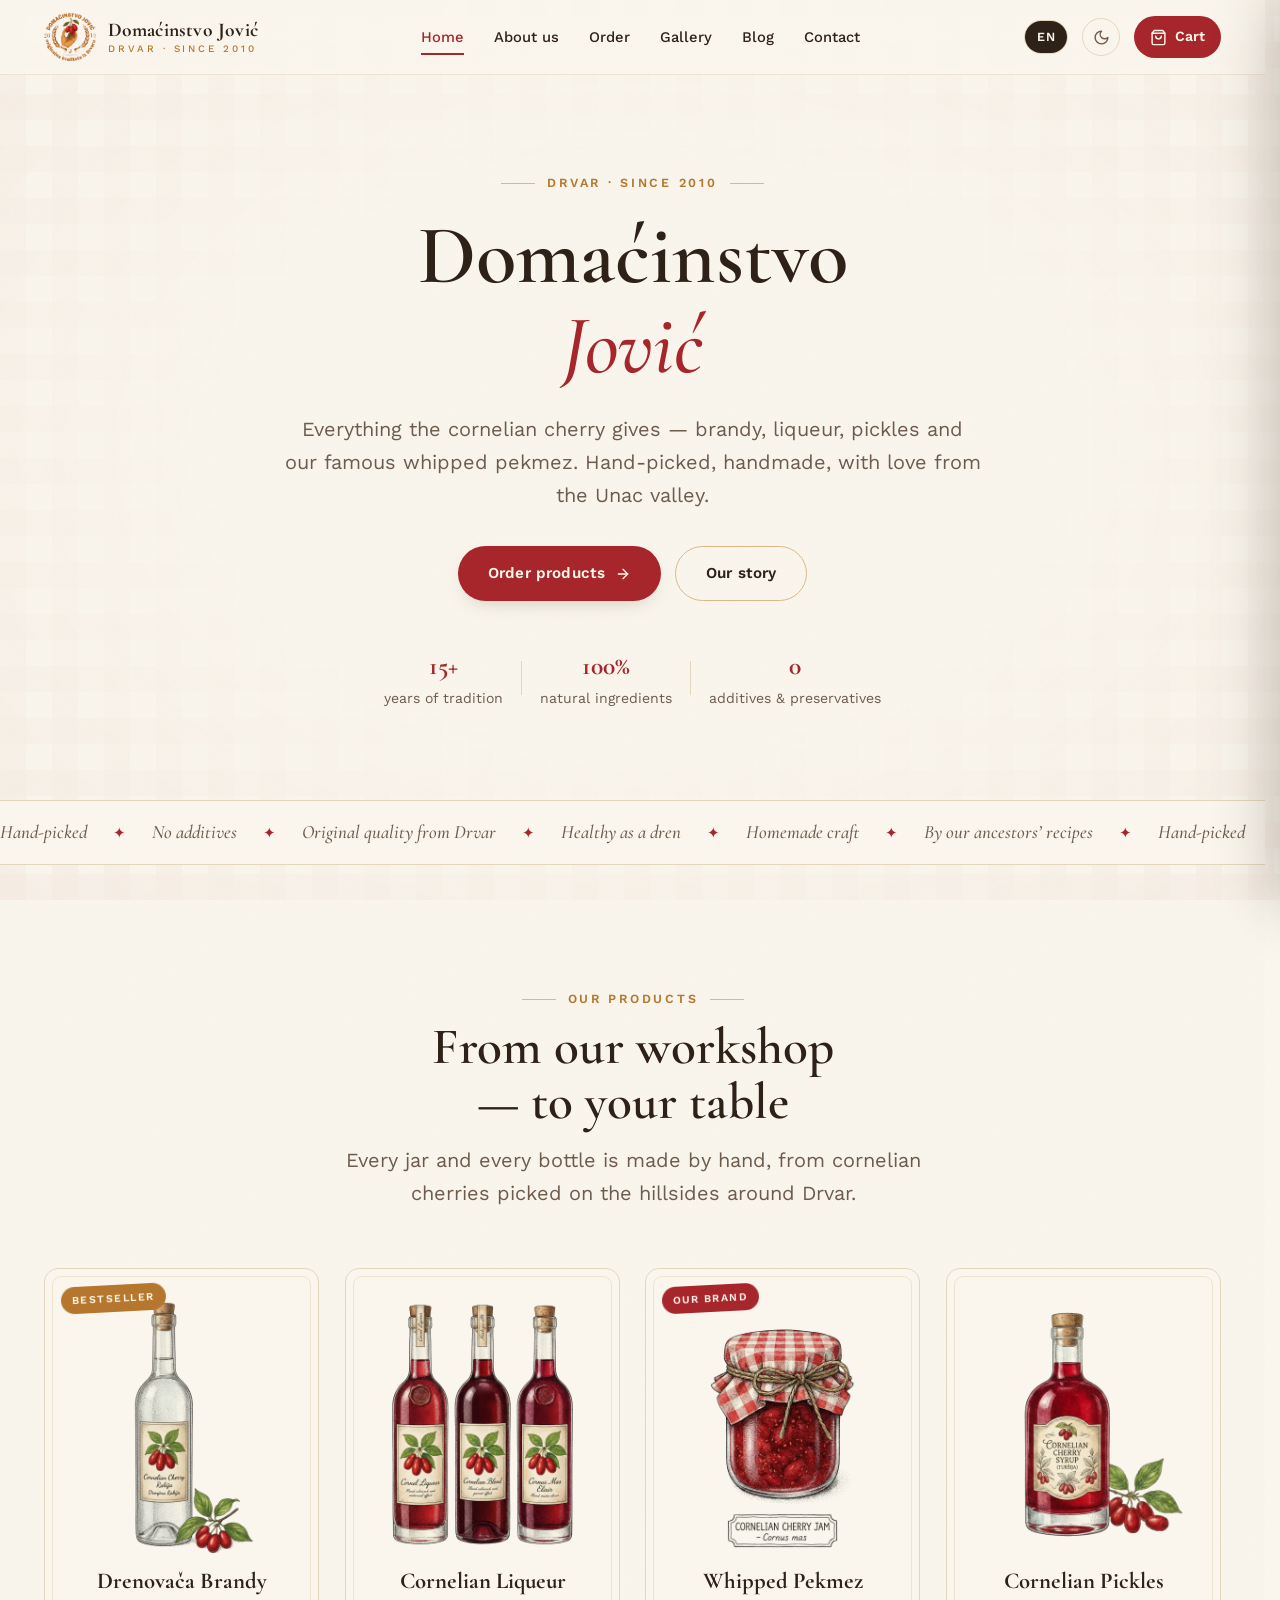
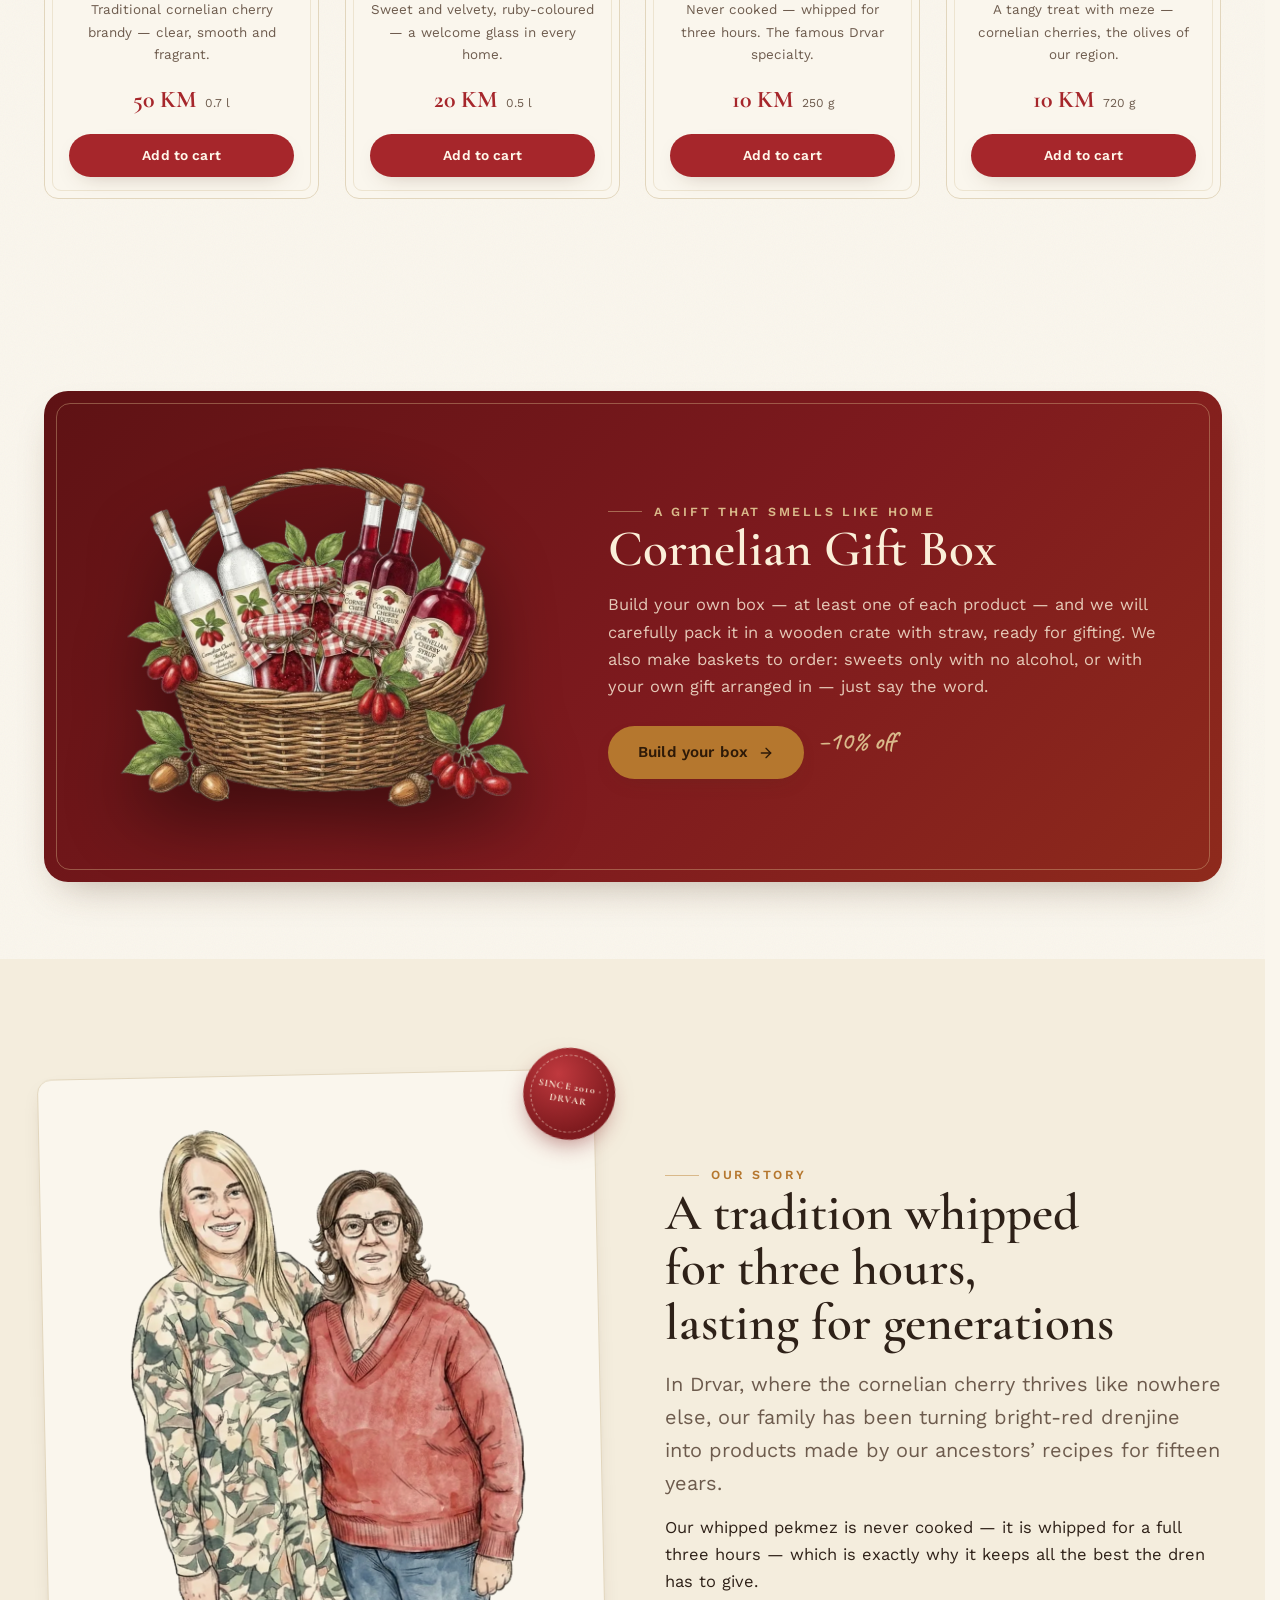
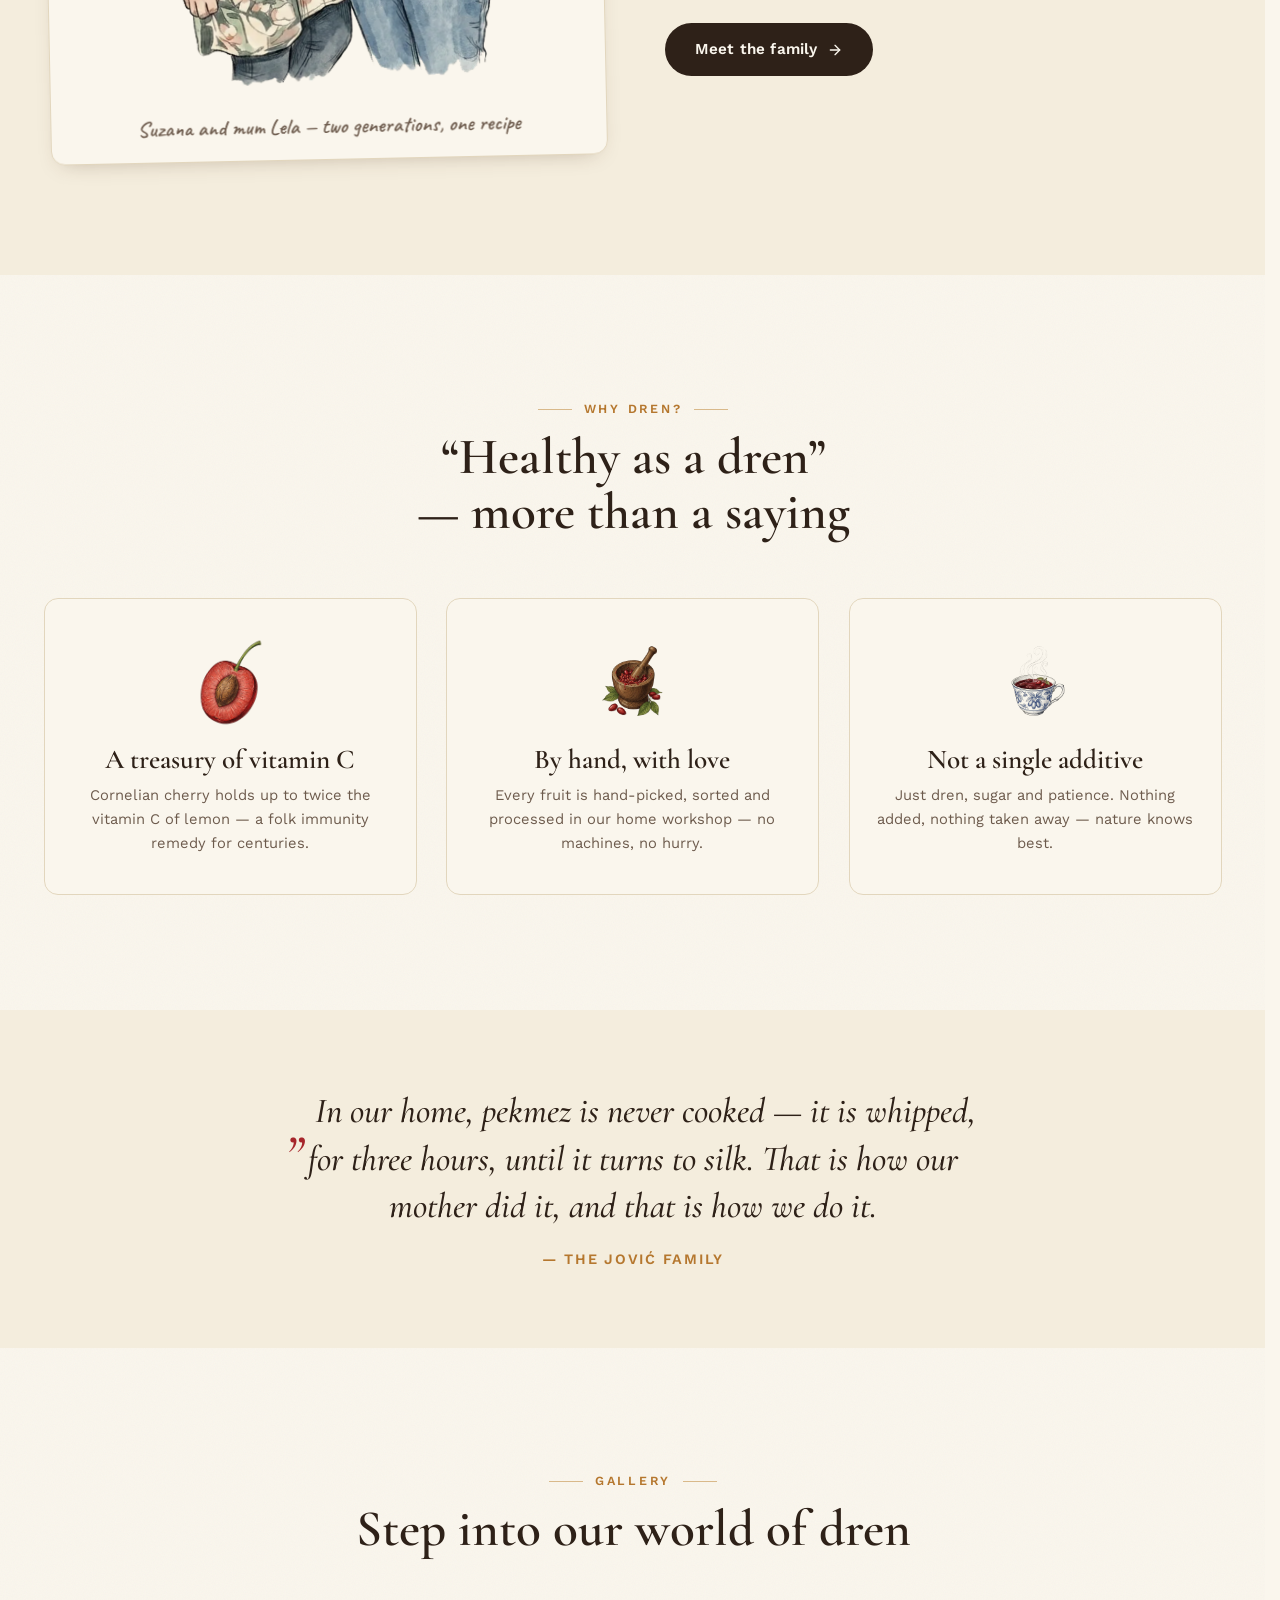
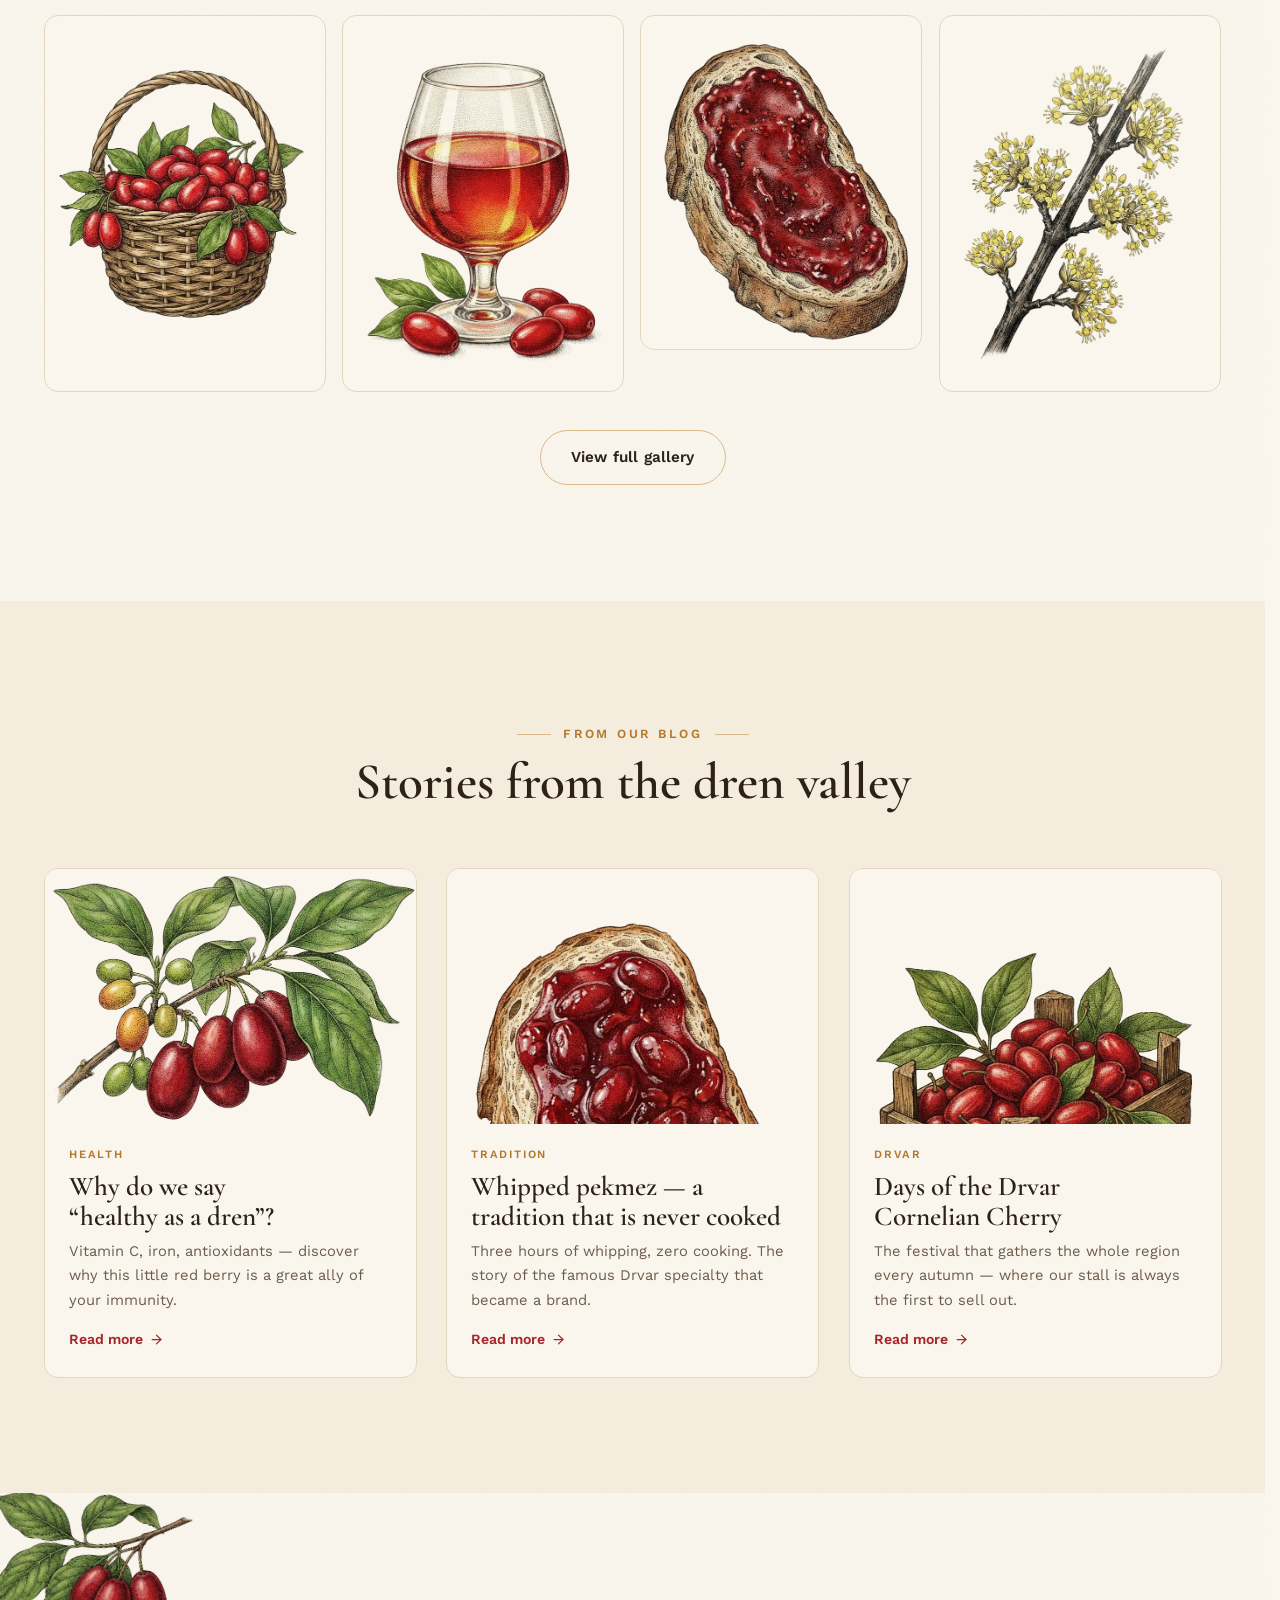
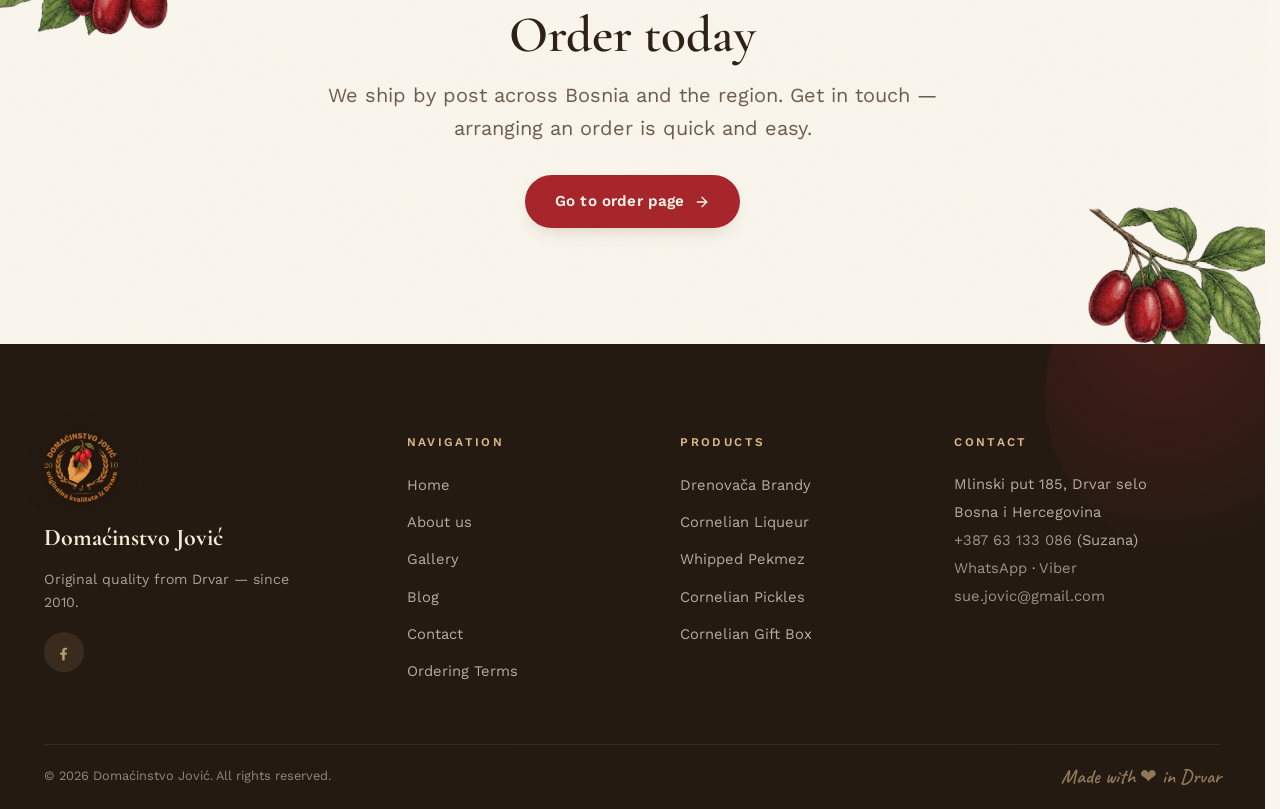
==== commit 71418ef8: "Početna: portret Suze i Lele umesto kuće u "Naša priča" Co-Authored-By: Claude Opus 4.8 <noreply@ant" ====
--- a/index.html
+++ b/index.html
@@ -226,8 +226,8 @@
         <div class="split__art reveal reveal--left">
           <div class="frame">
             <div class="seal"><span data-i18n="story.seal">Od 2010<br>Drvar</span></div>
-            <img class="ill" src="img/kuca.webp" alt="Kamena kuća Domaćinstva Jović sa drvenim prozorom" loading="lazy" width="896" height="1200">
-            <div class="frame__caption" data-i18n="story.caption">Mlinski put 185, Drvar selo</div>
+            <img class="ill" src="img/sueilela.webp" alt="Suzana i mama Lela — Domaćinstvo Jović, Drvar" loading="lazy" width="900" height="1041">
+            <div class="frame__caption" data-i18n="about.s1.cap">Suzana i mama Lela — dvije generacije, jedan recept</div>
           </div>
         </div>
         <div class="split__body reveal reveal--right">
--- a/css/style.css
+++ b/css/style.css
@@ -47,7 +47,7 @@
   --shadow:     0 18px 40px -18px rgba(0, 0, 0, .65);
   --shadow-sm:  0 8px 22px -12px rgba(0, 0, 0, .55);
 }
-html[data-theme="dark"] .header { background: rgba(32, 24, 17, .92); }
+html[data-theme="dark"] .header::before { background: rgba(32, 24, 17, .92); }
 /* na tamnoj podlozi multiply bi ugasio ilustracije — providne slike idu direktno */
 html[data-theme="dark"] img { mix-blend-mode: normal; }
 html[data-theme="dark"] .map-frame { filter: sepia(.2) saturate(.85) brightness(.8); }
@@ -88,7 +88,7 @@
   background: var(--paper);
   -webkit-font-smoothing: antialiased;
   overflow-x: hidden;
-  transition: opacity .08s ease;        /* vrlo kratak ulaz/izlaz stranice i promjena jezika */
+  transition: opacity .05s ease;        /* vrlo brz ulaz/izlaz stranice i promjena jezika */
 }
 /* Ulazni fade: samo kada JS radi (html.js), da bez JS-a strana nikad ne ostane skrivena */
 html.js body { opacity: 0; }
@@ -174,11 +174,18 @@
    ============================================================ */
 .header {
   position: sticky; top: 0; z-index: 50;
+  border-bottom: 1px solid var(--line-soft);
+  transition: box-shadow .35s var(--ease);
+}
+/* Staklasta podloga je na pseudo-elementu, a NE na .header — jer bi
+   backdrop-filter na headeru napravio "containing block" i zarobio
+   fiksirani mobilni meni (.nav) unutar visine headera. Ovako header
+   ne zarobljava ništa, a efekat ostaje isti. */
+.header::before {
+  content: ''; position: absolute; inset: 0; z-index: -1;
   background: rgba(250, 246, 237, .92);
   backdrop-filter: blur(10px);
   -webkit-backdrop-filter: blur(10px);
-  border-bottom: 1px solid var(--line-soft);
-  transition: box-shadow .35s var(--ease);
 }
 .header.is-scrolled { box-shadow: 0 10px 30px -18px rgba(76, 47, 24, .35); }
 .header__inner {
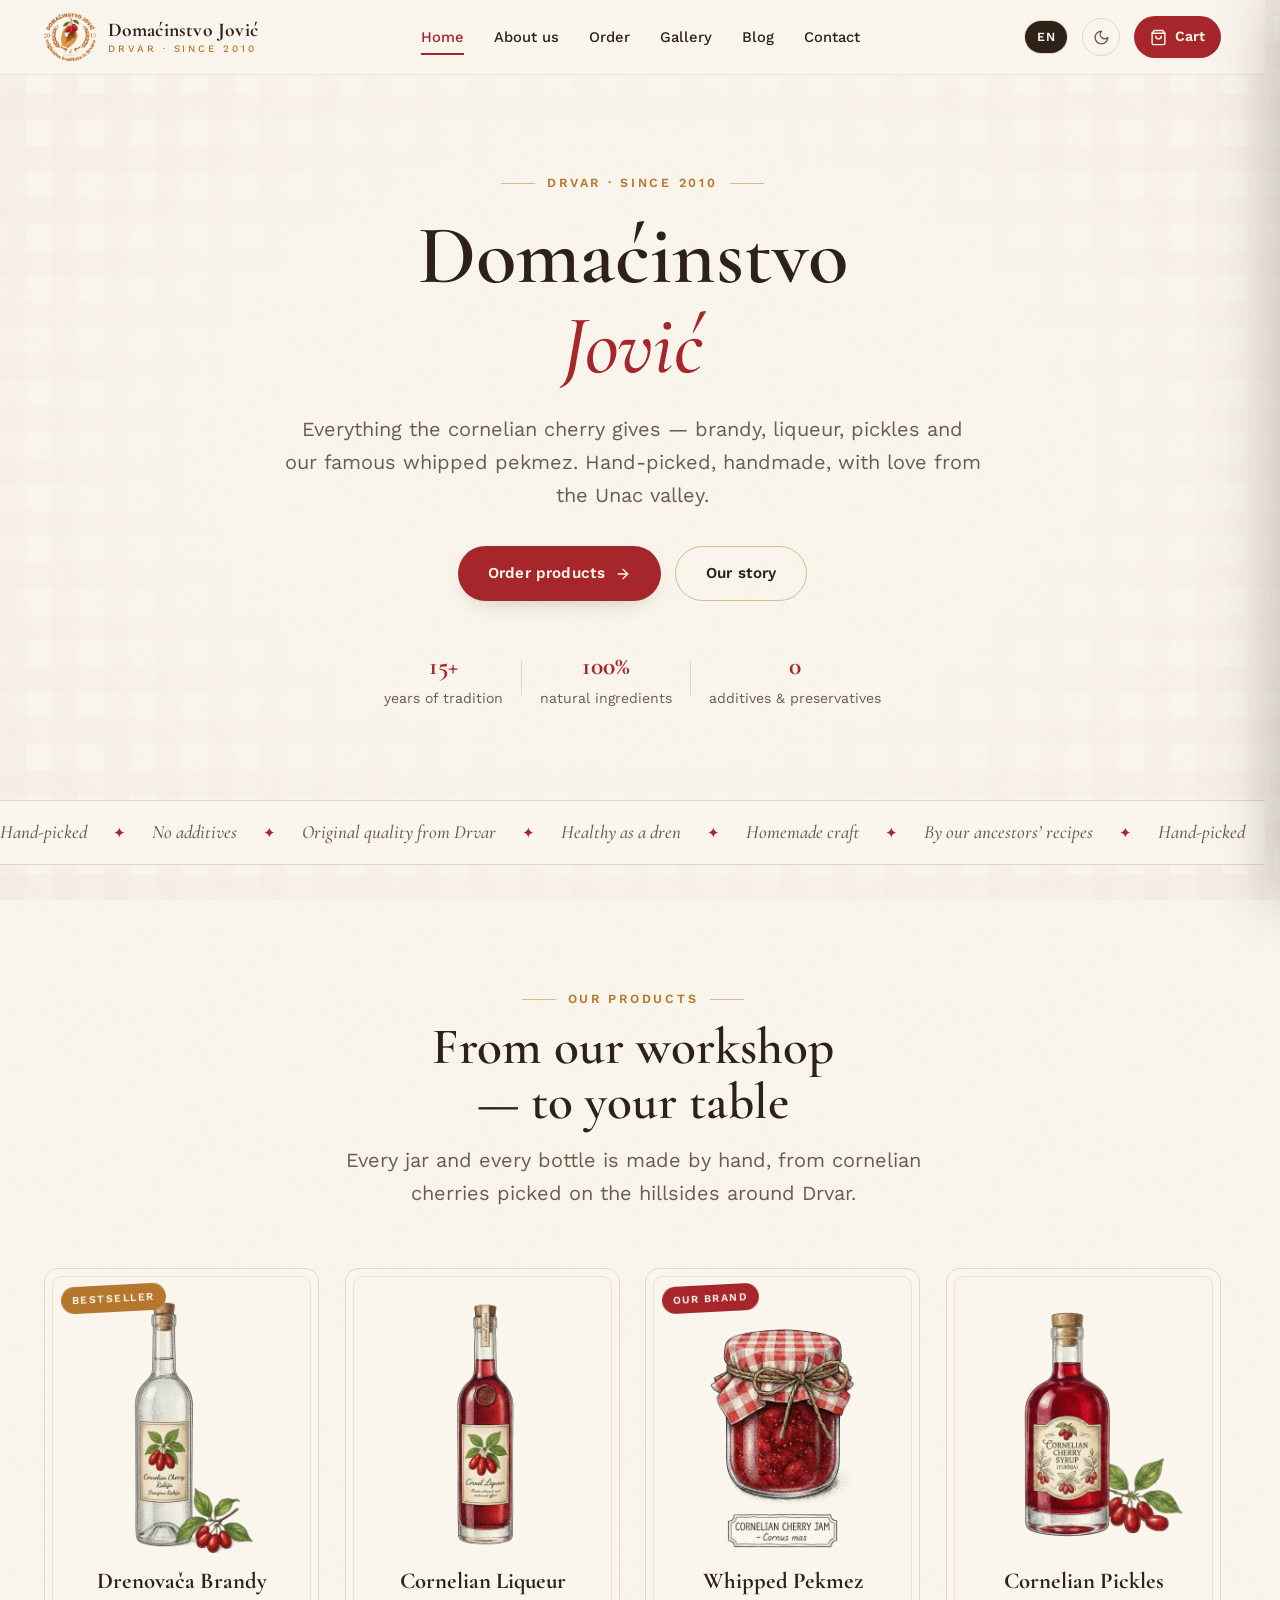
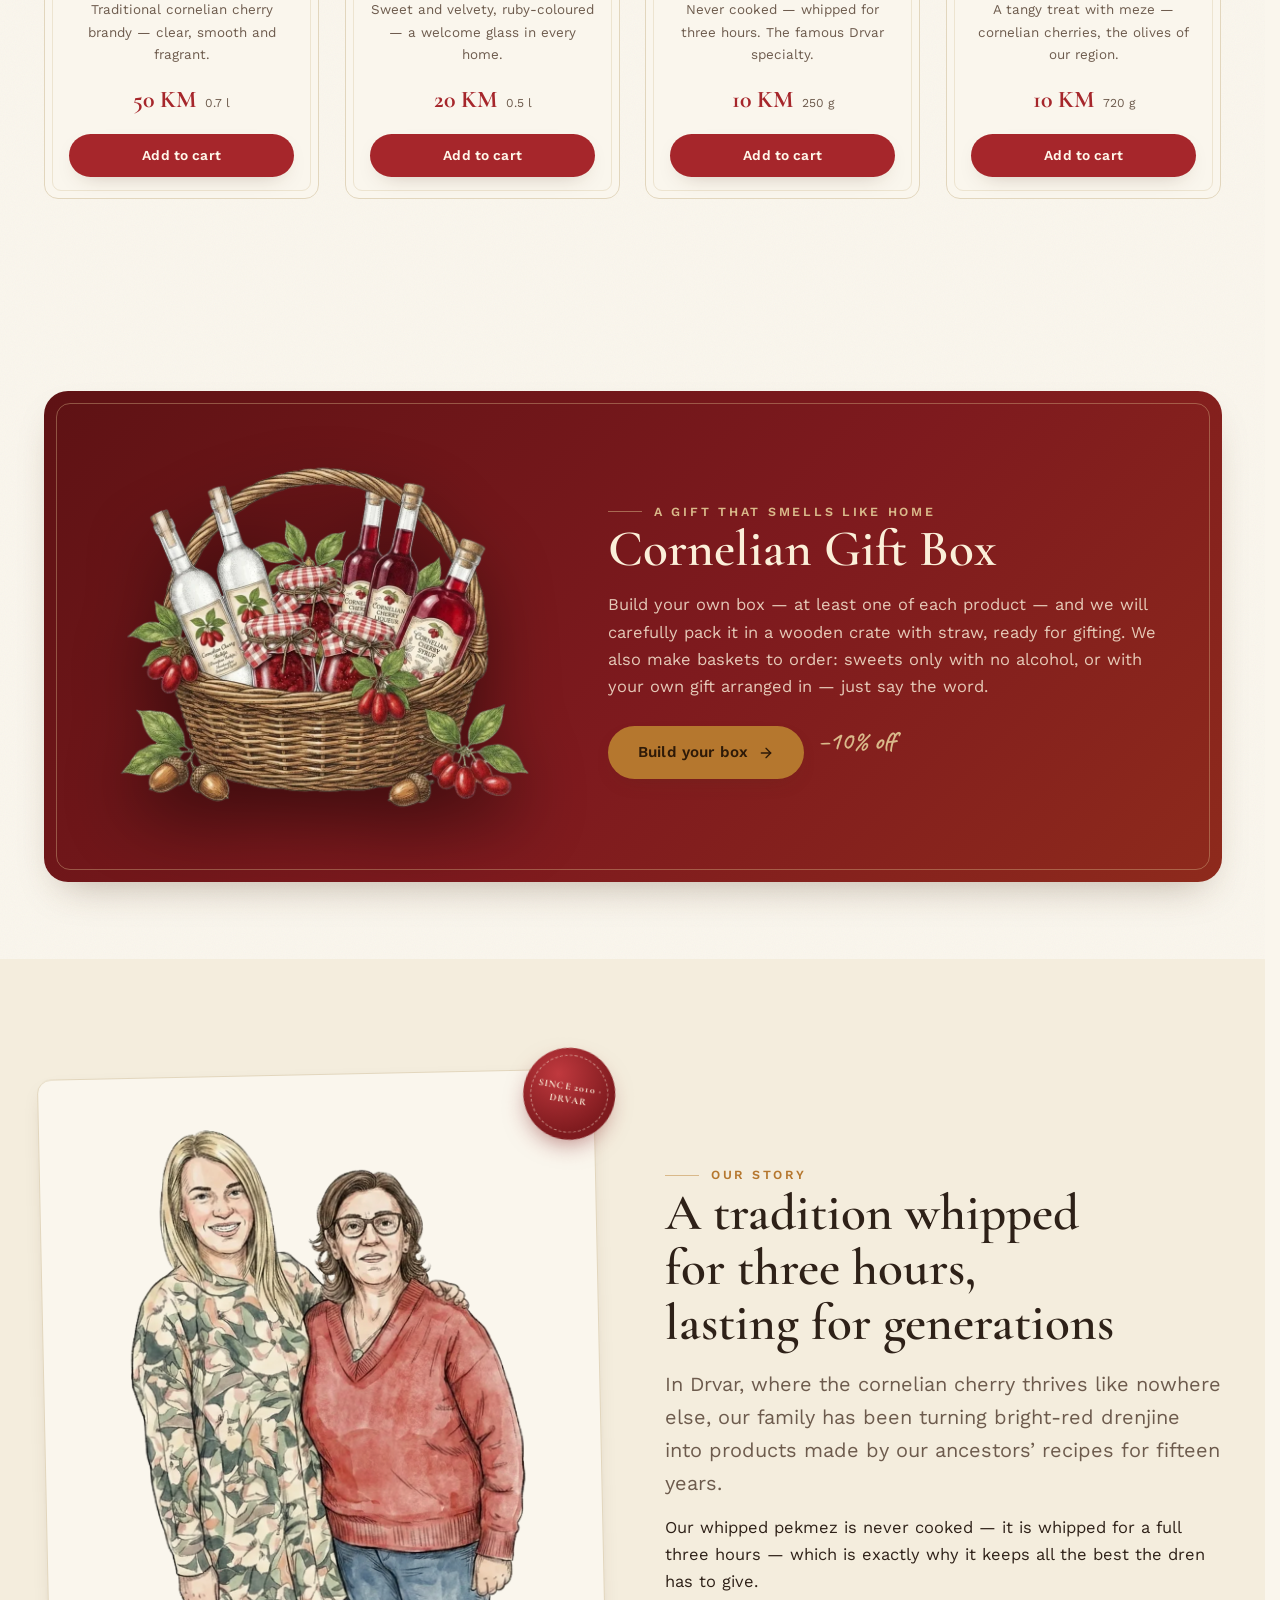
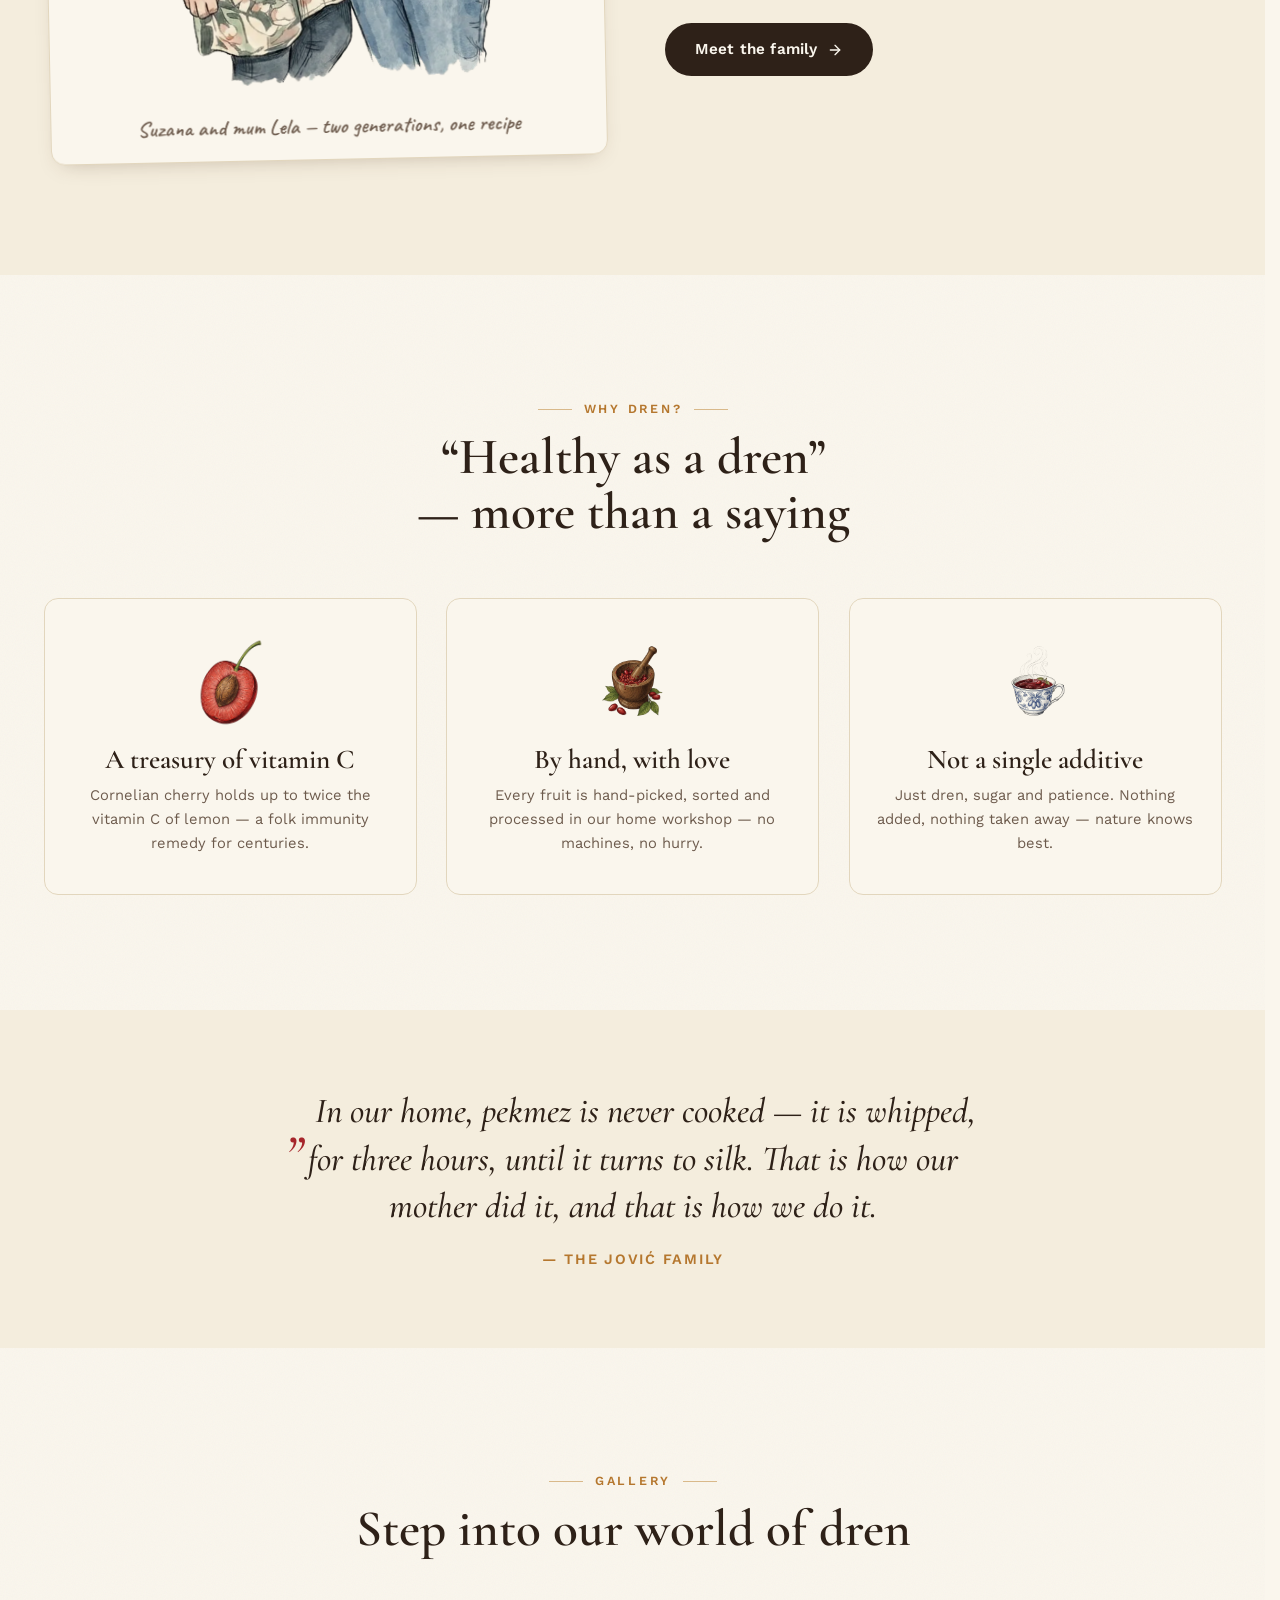
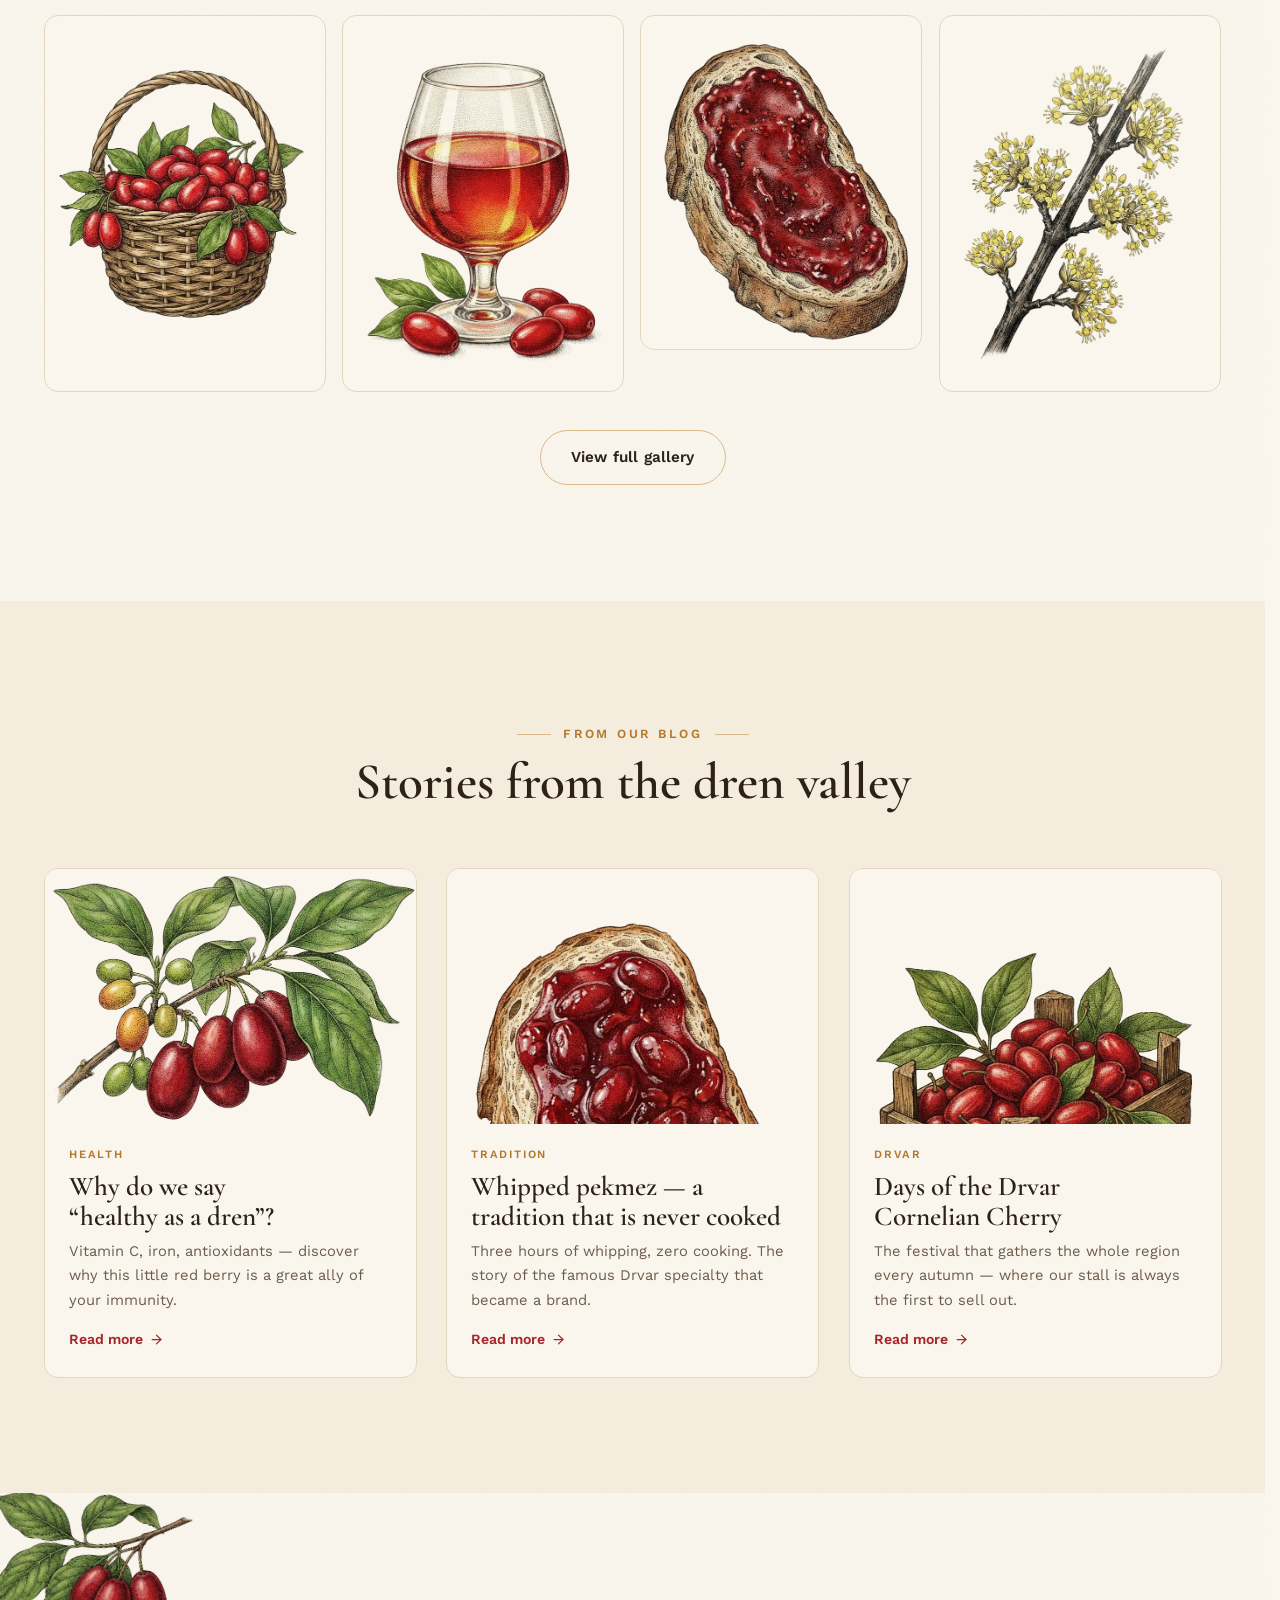
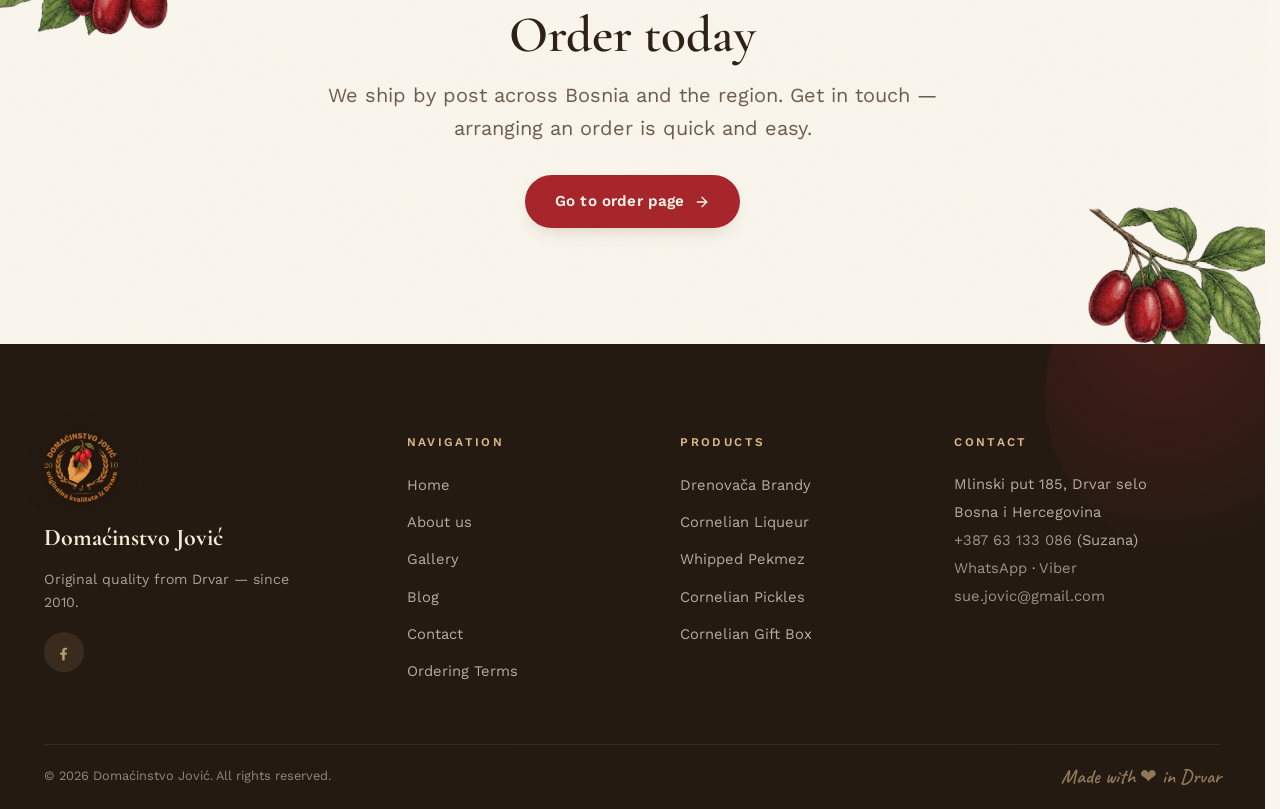
==== commit d16dfcbc: "Liker: jedna boca (Cornel Liqueur) umesto tri; alt tekstovi u jedninu Co-Authored-By: Claude Opus 4." ====
--- a/index.html
+++ b/index.html
@@ -158,7 +158,7 @@
           </article>
 
           <article class="p-card reveal" style="--d:.12s">
-            <a href="proizvod-liker.html" class="p-card__img"><img class="ill" src="img/liker.webp" alt="Liker od drenjine u staklenim bocama" loading="lazy" width="896" height="1200"></a>
+            <a href="proizvod-liker.html" class="p-card__img"><img class="ill" src="img/liker.webp" alt="Liker od drenjine u staklenoj boci — rubin crvene boje" loading="lazy" width="896" height="1200"></a>
             <div class="p-card__body">
               <h3 class="p-card__name" data-i18n="p.liker.name">Liker od drenjine</h3>
               <p class="p-card__desc" data-i18n="p.liker.desc">Sladak i baršunast, rubin boje — čaša dobrodošlice u svakom domu.</p>
